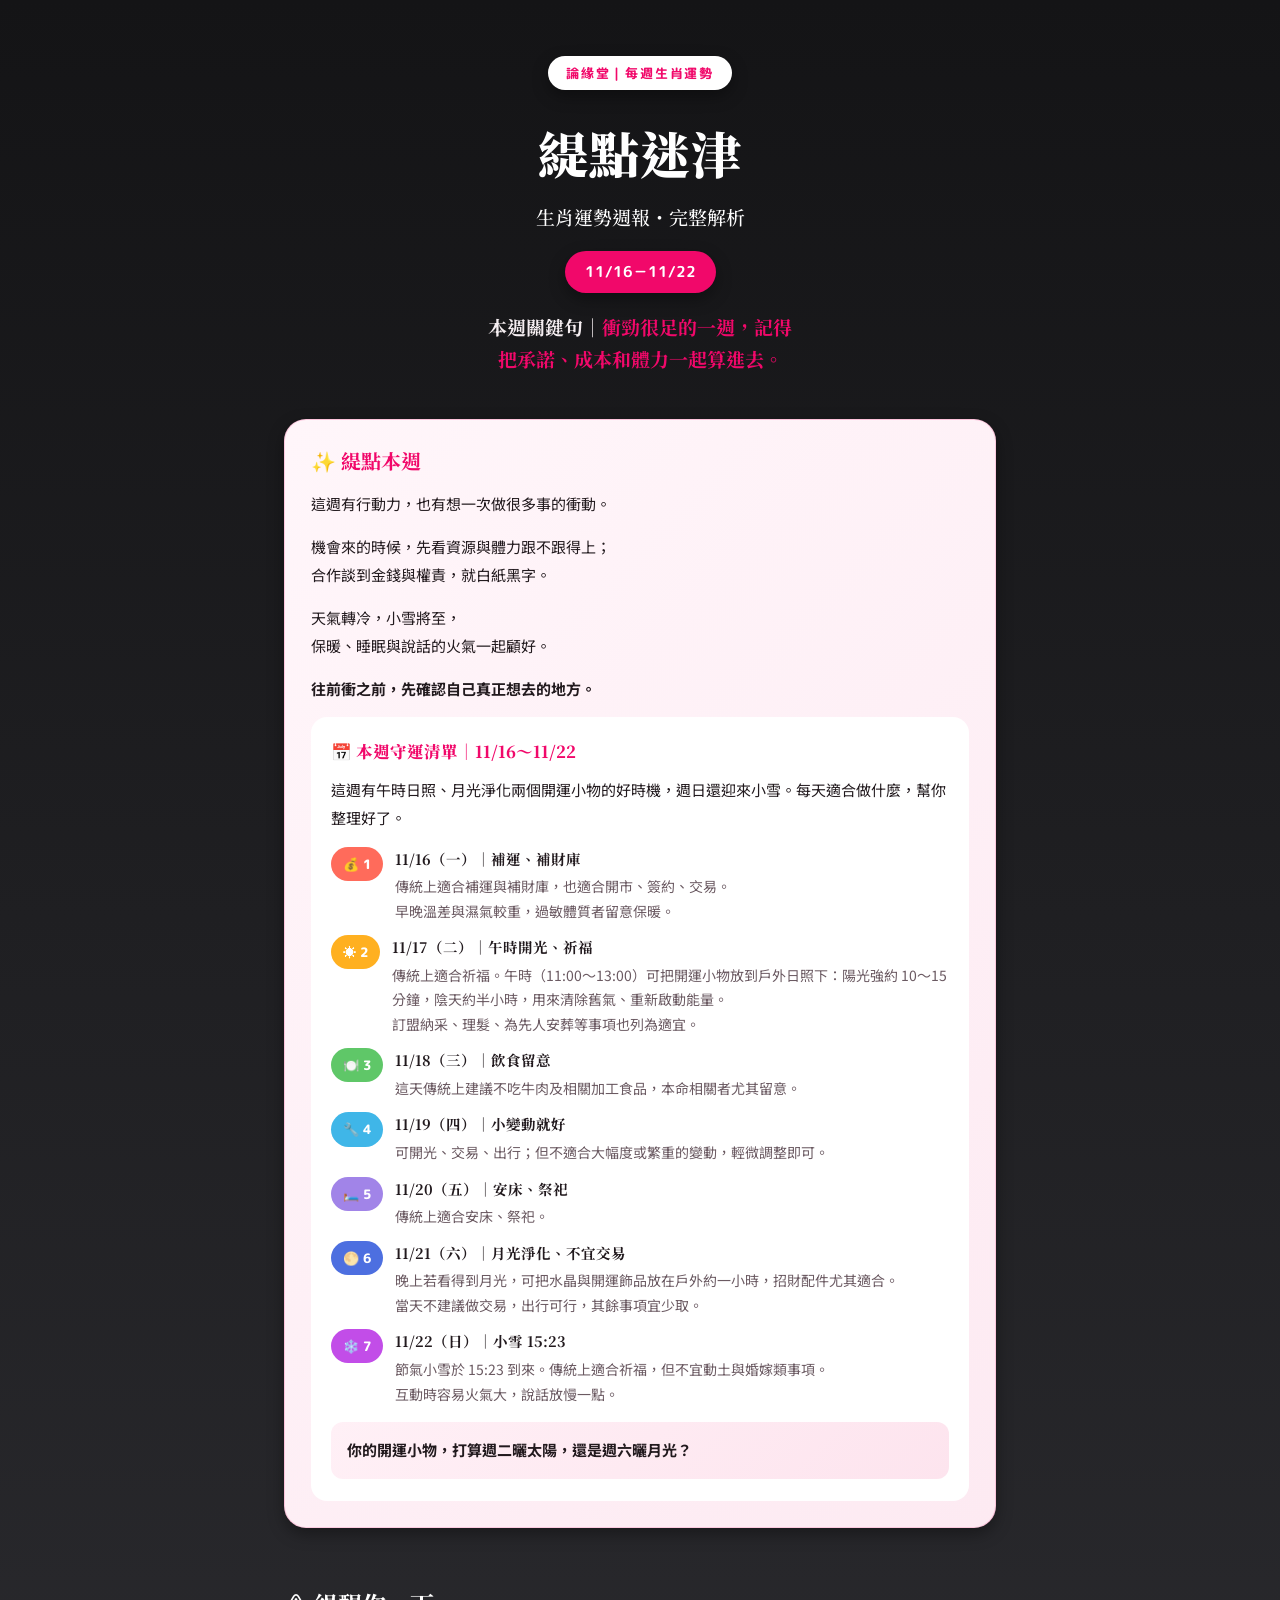
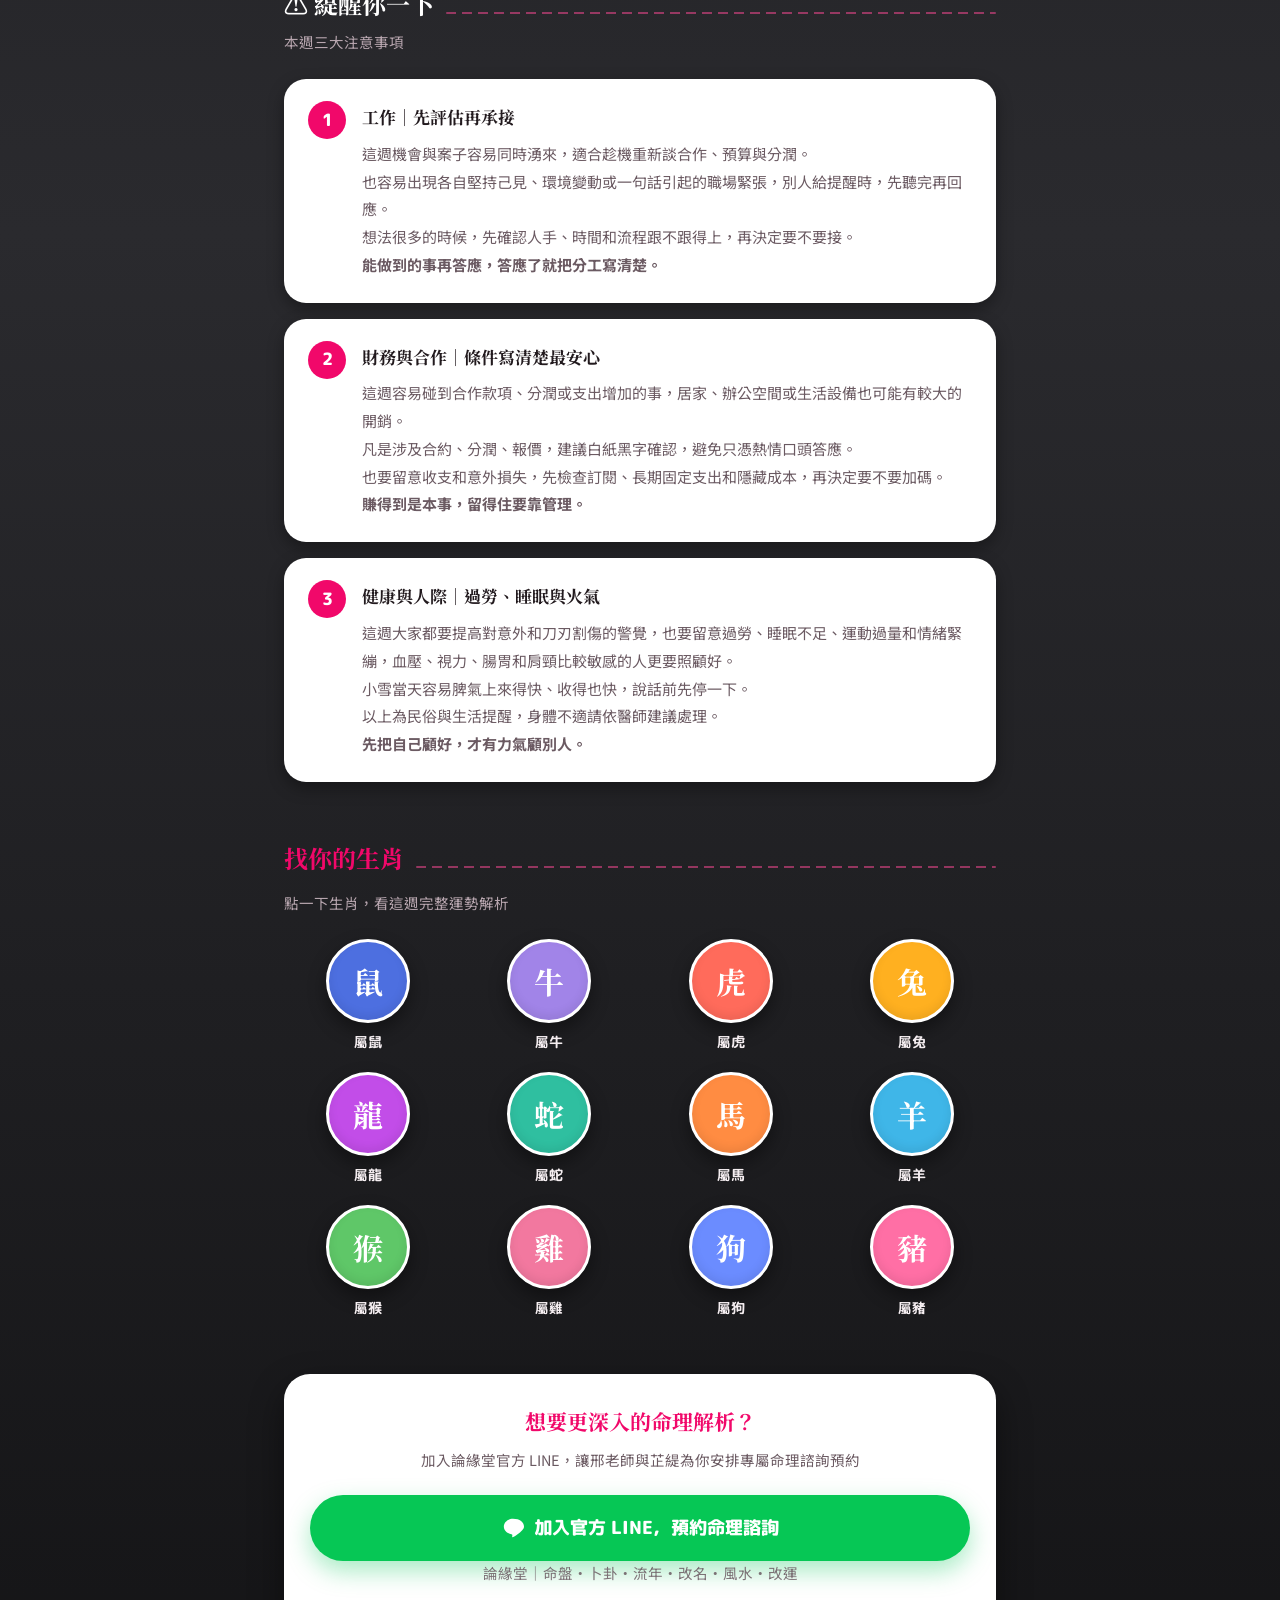
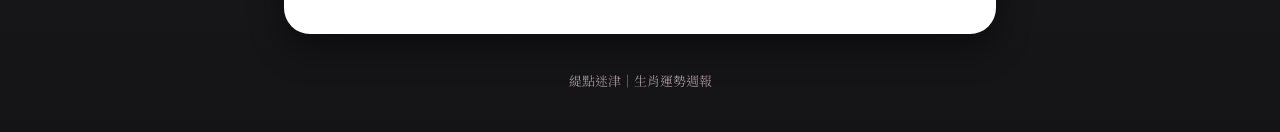
==== index.html @ 7ca6a6f0 "生肖運勢週報 11/16-11/22" ====
<!DOCTYPE html>
<html lang="zh-Hant"><head><meta charset="utf-8"><meta name="viewport" content="width=device-width,initial-scale=1">
<title>緹點生肖站</title>
<link rel="preconnect" href="https://fonts.googleapis.com">
<link rel="preconnect" href="https://fonts.gstatic.com" crossorigin>
<link href="https://fonts.googleapis.com/css2?family=Noto+Serif+TC:wght@500;700;900&family=Noto+Sans+TC:wght@400;500;700&family=M+PLUS+Rounded+1c:wght@500;700;800&display=swap" rel="stylesheet">
<style>
  :root{
    --bg-1:#141416;
    --bg-2:#2A2A2E;
    --surface:#FFFFFF;
    --ink:#221A1E;
    --ink-soft:#6B5A62;
    --ink-on-dark:#F5EEF1;
    --ink-on-dark-soft:#B9A7B0;
    --rose:#F2478F;
    --deep-rose:#F1086A;
    --line-green:#06C755;
    --line-green-dark:#049E44;
    --shadow: 0 14px 34px rgba(0,0,0,0.45);
    --shadow-sm: 0 6px 16px rgba(0,0,0,0.35);
    --font-display:'Noto Serif TC','PMingLiU','Songti TC',serif;
    --font-body:'Noto Sans TC','PingFang TC','Microsoft JhengHei',sans-serif;
    --font-rounded:'M PLUS Rounded 1c','Noto Sans TC',sans-serif;
  }

  *{box-sizing:border-box;}
  html{-webkit-text-size-adjust:100%;}
  body{
    margin:0;
    background:linear-gradient(180deg,var(--bg-1) 0%, var(--bg-2) 55%, var(--bg-1) 100%);
    color:var(--ink);
    font-family:var(--font-body);
    line-height:1.7;
    -webkit-font-smoothing:antialiased;
  }
  a{color:inherit;}
  ::selection{background:var(--deep-rose); color:#fff;}

  .page{
    max-width:760px;
    margin:0 auto;
    padding:56px 24px 40px;
  }

  .page,.backdrop{position:relative; z-index:1;}

  .hero{text-align:center; margin-bottom:44px;}
  .eyebrow{
    display:inline-block;
    font-family:var(--font-rounded);
    font-weight:700;
    font-size:13px;
    letter-spacing:0.14em;
    color:var(--deep-rose);
    background:#fff;
    padding:6px 18px;
    border-radius:999px;
    box-shadow:var(--shadow-sm);
    margin-bottom:20px;
  }
  h1.brand{
    font-family:var(--font-display);
    font-weight:900;
    font-size:clamp(34px,7vw,50px);
    color:#FFFFFF;
    margin:0 0 6px;
    text-wrap:balance;
    letter-spacing:0.02em;
  }
  .brand-sub{
    font-family:var(--font-display);
    font-weight:500;
    font-size:clamp(16px,3vw,19px);
    color:#FFFFFF;
    margin:0 0 18px;
  }
  .date-pill{
    display:inline-flex;
    align-items:center;
    gap:8px;
    font-family:var(--font-rounded);
    font-weight:700;
    font-size:15px;
    color:#fff;
    background:var(--deep-rose);
    padding:8px 20px;
    border-radius:999px;
    box-shadow:var(--shadow-sm);
  }
  .keyword{
    margin:18px auto 0;
    max-width:520px;
    font-family:var(--font-display);
    font-weight:700;
    font-size:19px;
    color:var(--ink-on-dark);
    text-wrap:balance;
  }
  .keyword span{color:var(--deep-rose);}

  .section-head{
    display:flex;
    align-items:baseline;
    gap:12px;
    margin:0 0 20px;
  }
  .section-head h2{
    font-family:var(--font-display);
    font-weight:700;
    font-size:24px;
    color:var(--deep-rose);
    margin:0;
    white-space:nowrap;
  }
  .section-head .rule{
    flex:1;
    height:2px;
    background:repeating-linear-gradient(90deg, var(--rose) 0 10px, transparent 10px 16px);
    opacity:0.55;
    border-radius:2px;
  }
  section{margin-bottom:56px;}

  
  .note-card{
    background:linear-gradient(135deg,#FFF6FA,#FDEAF2);
    border:1px solid rgba(242,71,143,0.25);
    border-radius:22px;
    padding:24px 26px 26px;
    box-shadow:var(--shadow-sm);
    margin-bottom:56px;
  }
  .note-card h2{
    font-family:var(--font-display);
    font-weight:700;
    font-size:20px;
    color:var(--deep-rose);
    margin:0 0 12px;
  }
  .note-card p{
    margin:0 0 14px;
    font-size:15px;
    color:var(--ink);
    line-height:1.9;
  }
  .note-card p:last-child{margin-bottom:0;}
  .note-event{
    background:#fff;
    border-radius:16px;
    padding:20px 20px 22px;
  }
  .note-event-title{
    font-family:var(--font-display);
    font-weight:800;
    font-size:16.5px;
    color:var(--deep-rose);
    margin:0 0 10px;
  }
  .note-event-intro{
    margin:0 0 16px;
    font-size:14.5px;
    color:var(--ink-soft);
    line-height:1.85;
  }
  .checklist{display:flex; flex-direction:column; gap:12px; margin-bottom:16px;}
  .checklist-item{display:flex; gap:12px; align-items:flex-start;}
  .checklist-badge{
    flex:none;
    display:inline-flex;
    align-items:center;
    gap:4px;
    font-family:var(--font-rounded);
    font-weight:800;
    font-size:13px;
    color:#fff;
    padding:6px 12px;
    border-radius:999px;
    white-space:nowrap;
  }
  .checklist-text{flex:1;}
  .checklist-title{
    font-family:var(--font-display);
    font-weight:700;
    font-size:14.5px;
    color:var(--ink);
    margin-bottom:3px;
  }
  .checklist-body{
    font-size:14px;
    color:var(--ink-soft);
    line-height:1.75;
  }
  .note-event-question{
    margin:0;
    background:linear-gradient(135deg,#FFF0F6,#FDE4EE);
    border-radius:12px;
    padding:14px 16px;
    font-size:14px;
    color:var(--deep-rose);
    font-weight:700;
    line-height:1.75;
  }


  .notice-list{display:flex; flex-direction:column; gap:16px;}
  .notice-card{
    background:var(--surface);
    border-radius:22px;
    padding:22px 24px 24px;
    box-shadow:var(--shadow-sm);
    display:flex;
    gap:16px;
  }
  .notice-num{
    flex:none;
    width:38px; height:38px;
    border-radius:50%;
    background:var(--deep-rose);
    color:#fff;
    font-family:var(--font-rounded);
    font-weight:800;
    font-size:17px;
    display:flex; align-items:center; justify-content:center;
  }
  .notice-body h3{
    margin:2px 0 8px;
    font-family:var(--font-display);
    font-weight:700;
    font-size:17px;
    color:var(--ink);
    text-wrap:balance;
  }
  .notice-body p{
    margin:0;
    font-size:15px;
    color:var(--ink-soft);
    line-height:1.85;
  }

  .zodiac-sub{
    margin:-8px 0 24px;
    font-size:14.5px;
    color:var(--ink-on-dark-soft);
  }
  .zodiac-grid{
    display:grid;
    grid-template-columns:repeat(4, 1fr);
    gap:20px 14px;
  }
  @media (max-width:480px){
    .zodiac-grid{grid-template-columns:repeat(3,1fr); gap:18px 10px;}
  }
  .zodiac-btn{
    background:none;
    border:none;
    padding:0;
    display:flex;
    flex-direction:column;
    align-items:center;
    gap:8px;
    cursor:pointer;
    font-family:var(--font-body);
    -webkit-tap-highlight-color:transparent;
  }
  .zc-circle{
    width:100%;
    aspect-ratio:1;
    max-width:84px;
    border-radius:50%;
    background:var(--zc, var(--rose));
    color:#fff;
    display:flex; align-items:center; justify-content:center;
    font-family:var(--font-display);
    font-weight:700;
    font-size:30px;
    box-shadow:0 8px 18px rgba(0,0,0,0.4), inset 0 -4px 10px rgba(0,0,0,0.08);
    border:3px solid #fff;
    transition:transform 0.16s ease, box-shadow 0.16s ease;
  }
  .zc-label{
    font-family:var(--font-rounded);
    font-weight:700;
    font-size:13.5px;
    color:var(--ink-on-dark);
  }
  .zodiac-btn:hover .zc-circle,
  .zodiac-btn:focus-visible .zc-circle{
    transform:translateY(-4px) scale(1.05);
    box-shadow:0 12px 22px rgba(0,0,0,0.5), inset 0 -4px 10px rgba(0,0,0,0.08);
  }
  .zodiac-btn:focus-visible{outline:3px solid var(--deep-rose); outline-offset:4px; border-radius:20px;}

  .backdrop{
    position:fixed; inset:0;
    background:rgba(0,0,0,0.6);
    display:none;
    align-items:flex-end;
    justify-content:center;
    z-index:20;
    padding:0;
  }
  .backdrop.open{display:flex;}
  @media (min-width:640px){
    .backdrop{align-items:center; padding:24px;}
  }
  .modal{
    background:var(--surface);
    width:100%;
    max-width:640px;
    max-height:88vh;
    overflow-y:auto;
    border-radius:28px 28px 0 0;
    box-shadow:0 -10px 40px rgba(0,0,0,0.5);
    animation:sheet-up 0.24s ease;
  }
  @media (min-width:640px){
    .modal{border-radius:28px; animation:pop-in 0.2s ease;}
  }
  @keyframes sheet-up{from{transform:translateY(24px); opacity:0;} to{transform:translateY(0); opacity:1;}}
  @keyframes pop-in{from{transform:scale(0.96); opacity:0;} to{transform:scale(1); opacity:1;}}
  @media (prefers-reduced-motion:reduce){
    .modal{animation:none;}
  }
  .modal-head{
    display:flex;
    align-items:center;
    gap:16px;
    padding:26px 26px 20px;
    background:var(--zc, var(--deep-rose));
    color:#fff;
    border-radius:28px 28px 0 0;
    position:sticky; top:0;
  }
  .modal-emoji{font-size:40px; line-height:1;}
  .modal-title{font-family:var(--font-display); font-weight:900; font-size:22px;}
  .modal-tagline{font-family:var(--font-display); font-weight:500; font-size:15px; opacity:0.92; margin-top:2px;}
  .modal-close{
    margin-left:auto;
    flex:none;
    width:34px; height:34px;
    border-radius:50%;
    border:none;
    background:rgba(255,255,255,0.22);
    color:#fff;
    font-size:18px;
    cursor:pointer;
    display:flex; align-items:center; justify-content:center;
  }
  .modal-close:hover{background:rgba(255,255,255,0.34);}
  .modal-body{margin:0; padding:22px 26px 30px;}
  .modal-body .row{margin-bottom:20px;}
  .modal-body .row:last-child{margin-bottom:0;}
  .modal-body dt{
    display:inline-block;
    font-family:var(--font-rounded);
    font-weight:800;
    font-size:14px;
    color:#fff;
    background:var(--zc, var(--deep-rose));
    padding:4px 14px;
    border-radius:999px;
    margin:0 0 8px;
  }
  .modal-body dd{
    margin:0;
    font-size:15px;
    line-height:1.9;
    color:var(--ink);
  }

  .cta-section{margin-top:8px; margin-bottom:0;}
  .cta-card{
    background:var(--surface);
    border-radius:26px;
    padding:30px 26px 26px;
    text-align:center;
    box-shadow:var(--shadow);
  }
  .cta-card h2{
    font-family:var(--font-display);
    font-weight:700;
    font-size:21px;
    color:var(--deep-rose);
    margin:0 0 8px;
    text-wrap:balance;
  }
  .cta-card p{
    margin:0 0 22px;
    font-size:14.5px;
    color:var(--ink-soft);
  }
  .line-btn{
    display:flex;
    align-items:center;
    justify-content:center;
    gap:10px;
    width:100%;
    text-decoration:none;
    background:var(--line-green);
    color:#fff;
    font-family:var(--font-rounded);
    font-weight:800;
    font-size:18px;
    padding:18px 20px;
    border-radius:999px;
    box-shadow:0 10px 24px rgba(6,199,85,0.35);
    transition:transform 0.15s ease, background 0.15s ease;
  }
  .line-btn:hover{background:var(--line-green-dark); transform:translateY(-2px);}
  .line-btn:focus-visible{outline:3px solid var(--line-green-dark); outline-offset:3px;}
  .line-btn svg{flex:none;}
  .cta-foot{
    margin-top:14px;
    font-size:12.5px;
    color:var(--ink-soft);
    opacity:0.85;
  }

  footer.brand-foot{
    text-align:center;
    margin-top:36px;
    font-family:var(--font-display);
    font-size:13px;
    color:var(--ink-on-dark-soft);
    opacity:0.85;
  }
</style>

<div class="page">

  <header class="hero">
    <span class="eyebrow">論緣堂｜每週生肖運勢</span>
    <h1 class="brand" style="color:#fff;">緹點迷津</h1>
    <p class="brand-sub" style="color:#fff;">生肖運勢週報・完整解析</p>
    <div class="date-pill">11/16－11/22</div>
    <p class="keyword">本週關鍵句｜<span>衝勁很足的一週，記得把承諾、成本和體力一起算進去。</span></p>
  </header>

  <div class="note-card">
    <h2>✨ 緹點本週</h2>
    <p>這週有行動力，也有想一次做很多事的衝動。</p><p>機會來的時候，先看資源與體力跟不跟得上；<br>合作談到金錢與權責，就白紙黑字。</p><p>天氣轉冷，小雪將至，<br>保暖、睡眠與說話的火氣一起顧好。</p><p><strong>往前衝之前，先確認自己真正想去的地方。</strong></p>
    <div class="note-event">
      <h3 class="note-event-title">📅 本週守運清單｜11/16～11/22</h3>
      <p class="note-event-intro">這週有午時日照、月光淨化兩個開運小物的好時機，週日還迎來小雪。每天適合做什麼，幫你整理好了。</p>
      <div class="checklist"><div class="checklist-item">
          <span class="checklist-badge" style="background:#FF6B5B">💰 1</span>
          <div class="checklist-text">
            <div class="checklist-title">11/16（一）｜補運、補財庫</div>
            <div class="checklist-body">傳統上適合補運與補財庫，也適合開市、簽約、交易。<br>早晚溫差與濕氣較重，過敏體質者留意保暖。</div>
          </div>
        </div><div class="checklist-item">
          <span class="checklist-badge" style="background:#FFB020">☀️ 2</span>
          <div class="checklist-text">
            <div class="checklist-title">11/17（二）｜午時開光、祈福</div>
            <div class="checklist-body">傳統上適合祈福。午時（11:00～13:00）可把開運小物放到戶外日照下：陽光強約 10～15 分鐘，陰天約半小時，用來清除舊氣、重新啟動能量。<br>訂盟納采、理髮、為先人安葬等事項也列為適宜。</div>
          </div>
        </div><div class="checklist-item">
          <span class="checklist-badge" style="background:#5FC768">🍽️ 3</span>
          <div class="checklist-text">
            <div class="checklist-title">11/18（三）｜飲食留意</div>
            <div class="checklist-body">這天傳統上建議不吃牛肉及相關加工食品，本命相關者尤其留意。</div>
          </div>
        </div><div class="checklist-item">
          <span class="checklist-badge" style="background:#3FB6E8">🔧 4</span>
          <div class="checklist-text">
            <div class="checklist-title">11/19（四）｜小變動就好</div>
            <div class="checklist-body">可開光、交易、出行；但不適合大幅度或繁重的變動，輕微調整即可。</div>
          </div>
        </div><div class="checklist-item">
          <span class="checklist-badge" style="background:#A184E8">🛏️ 5</span>
          <div class="checklist-text">
            <div class="checklist-title">11/20（五）｜安床、祭祀</div>
            <div class="checklist-body">傳統上適合安床、祭祀。</div>
          </div>
        </div><div class="checklist-item">
          <span class="checklist-badge" style="background:#4D6FE0">🌕 6</span>
          <div class="checklist-text">
            <div class="checklist-title">11/21（六）｜月光淨化、不宜交易</div>
            <div class="checklist-body">晚上若看得到月光，可把水晶與開運飾品放在戶外約一小時，招財配件尤其適合。<br>當天不建議做交易，出行可行，其餘事項宜少取。</div>
          </div>
        </div><div class="checklist-item">
          <span class="checklist-badge" style="background:#C24DE8">❄️ 7</span>
          <div class="checklist-text">
            <div class="checklist-title">11/22（日）｜小雪 15:23</div>
            <div class="checklist-body">節氣小雪於 15:23 到來。傳統上適合祈福，但不宜動土與婚嫁類事項。<br>互動時容易火氣大，說話放慢一點。</div>
          </div>
        </div></div>
      <p class="note-event-question">你的開運小物，打算週二曬太陽，還是週六曬月光？</p>
    </div>
  </div>

  <section aria-labelledby="notice-h">
    <div class="section-head">
      <h2 id="notice-h" style="color:#fff;">⚠️ 緹醒你一下</h2>
      <div class="rule"></div>
    </div>
    <p class="zodiac-sub" style="margin-top:-14px;">本週三大注意事項</p>
    <div class="notice-list">
      <div class="notice-card">
        <div class="notice-num">1</div>
        <div class="notice-body"><h3>工作｜先評估再承接</h3><p>這週機會與案子容易同時湧來，適合趁機重新談合作、預算與分潤。<br>也容易出現各自堅持己見、環境變動或一句話引起的職場緊張，別人給提醒時，先聽完再回應。<br>想法很多的時候，先確認人手、時間和流程跟不跟得上，再決定要不要接。<br><strong>能做到的事再答應，答應了就把分工寫清楚。</strong></p></div>
      </div><div class="notice-card">
        <div class="notice-num">2</div>
        <div class="notice-body"><h3>財務與合作｜條件寫清楚最安心</h3><p>這週容易碰到合作款項、分潤或支出增加的事，居家、辦公空間或生活設備也可能有較大的開銷。<br>凡是涉及合約、分潤、報價，建議白紙黑字確認，避免只憑熱情口頭答應。<br>也要留意收支和意外損失，先檢查訂閱、長期固定支出和隱藏成本，再決定要不要加碼。<br><strong>賺得到是本事，留得住要靠管理。</strong></p></div>
      </div><div class="notice-card">
        <div class="notice-num">3</div>
        <div class="notice-body"><h3>健康與人際｜過勞、睡眠與火氣</h3><p>這週大家都要提高對意外和刀刃割傷的警覺，也要留意過勞、睡眠不足、運動過量和情緒緊繃，血壓、視力、腸胃和肩頸比較敏感的人更要照顧好。<br>小雪當天容易脾氣上來得快、收得也快，說話前先停一下。<br>以上為民俗與生活提醒，身體不適請依醫師建議處理。<br><strong>先把自己顧好，才有力氣顧別人。</strong></p></div>
      </div>
    </div>
  </section>

  <section aria-labelledby="zodiac-h">
    <div class="section-head">
      <h2 id="zodiac-h">找你的生肖</h2>
      <div class="rule"></div>
    </div>
    <p class="zodiac-sub">點一下生肖，看這週完整運勢解析</p>
    <div class="zodiac-grid" id="zodiacGrid">
      <button class="zodiac-btn" data-target="rat" style="--zc:#4D6FE0"><span class="zc-circle">鼠</span><span class="zc-label">屬鼠</span></button><button class="zodiac-btn" data-target="ox" style="--zc:#A184E8"><span class="zc-circle">牛</span><span class="zc-label">屬牛</span></button><button class="zodiac-btn" data-target="tiger" style="--zc:#FF6B5B"><span class="zc-circle">虎</span><span class="zc-label">屬虎</span></button><button class="zodiac-btn" data-target="rabbit" style="--zc:#FFB020"><span class="zc-circle">兔</span><span class="zc-label">屬兔</span></button><button class="zodiac-btn" data-target="dragon" style="--zc:#C24DE8"><span class="zc-circle">龍</span><span class="zc-label">屬龍</span></button><button class="zodiac-btn" data-target="snake" style="--zc:#2FBFA0"><span class="zc-circle">蛇</span><span class="zc-label">屬蛇</span></button><button class="zodiac-btn" data-target="horse" style="--zc:#FF8C42"><span class="zc-circle">馬</span><span class="zc-label">屬馬</span></button><button class="zodiac-btn" data-target="goat" style="--zc:#3FB6E8"><span class="zc-circle">羊</span><span class="zc-label">屬羊</span></button><button class="zodiac-btn" data-target="monkey" style="--zc:#5FC768"><span class="zc-circle">猴</span><span class="zc-label">屬猴</span></button><button class="zodiac-btn" data-target="rooster" style="--zc:#F2789F"><span class="zc-circle">雞</span><span class="zc-label">屬雞</span></button><button class="zodiac-btn" data-target="dog" style="--zc:#6B8CFF"><span class="zc-circle">狗</span><span class="zc-label">屬狗</span></button><button class="zodiac-btn" data-target="pig" style="--zc:#FF6FA5"><span class="zc-circle">豬</span><span class="zc-label">屬豬</span></button>
    </div>
  </section>

  <section class="cta-section" aria-labelledby="cta-h">
    <div class="cta-card">
      <h2 id="cta-h">想要更深入的命理解析？</h2>
      <p>加入論緣堂官方 LINE，讓邢老師與芷緹為你安排專屬命理諮詢預約</p>
      <a class="line-btn" href="https://lin.ee/y6Pv4v8" target="_blank" rel="noopener">
        <svg width="22" height="22" viewBox="0 0 24 24" fill="none" xmlns="http://www.w3.org/2000/svg" aria-hidden="true">
          <path d="M12 2C6.477 2 2 5.79 2 10.44c0 4.17 3.548 7.66 8.34 8.313.325.07.767.216.879.497.101.253.066.65.033.907l-.142 1.07c-.043.317-.253 1.242 1.09.677 1.343-.564 7.22-4.31 9.850-7.38C23.79 12.65 24 11.6 24 10.44 24 5.79 19.523 2 12 2z" fill="#fff"/>
        </svg>
        加入官方 LINE，預約命理諮詢
      </a>
      <p class="cta-foot">論緣堂｜命盤・卜卦・流年・改名・風水・改運</p>
    </div>
  </section>

  <footer class="brand-foot">緹點迷津｜生肖運勢週報</footer>

</div>

<div class="backdrop" id="backdrop">
  <div class="modal" id="modal" role="dialog" aria-modal="true" aria-labelledby="modalTitle"></div>
</div>


<template id="tpl-rat">
  <div class="modal-head" style="--zc:#4D6FE0">
    <span class="modal-emoji">🐭</span>
    <div><div class="modal-title" id="modalTitle">屬鼠</div><div class="modal-tagline">合作有機會，目標先落地</div></div>
    <button class="modal-close" data-close aria-label="關閉">✕</button>
  </div>
  <dl class="modal-body">
    <div class="row"><dt>感情運勢</dt><dd>異性緣不錯，但好壞交雜，要靠判斷力分辨。有伴侶的人適合一起推動計畫，記得尊重彼此的節奏。</dd></div><div class="row"><dt>工作運勢</dt><dd>遇到突發狀況雖會拖慢進度，冷靜下來後能快速處理並交出好成績。合作與一對一的工作會帶來新機會，但權責與公開形象要先釐清；理想想得很大時，也要先確認團隊與制度跟得上。</dd></div><div class="row"><dt>財運提醒</dt><dd>收支大致平衡。合作有擴大收益的機會，收入與合約分潤要仔細確認，白紙黑字才有保障。</dd></div><div class="row"><dt>健康狀況</dt><dd>維持精神飽滿即可，留意人際壓力與情緒消耗。</dd></div><div class="row"><dt>好運方法</dt><dd>做好情緒管理，待人處事展現樂觀態度。週一、週二多留心節奏。<br><strong>跑得快不難，兩個人願意一起調整速度才走得遠。</strong></dd></div>
  </dl>
</template>
<template id="tpl-ox">
  <div class="modal-head" style="--zc:#A184E8">
    <span class="modal-emoji">🐮</span>
    <div><div class="modal-title" id="modalTitle">屬牛</div><div class="modal-tagline">資源重整，穩住節奏</div></div>
    <button class="modal-close" data-close aria-label="關閉">✕</button>
  </div>
  <dl class="modal-body">
    <div class="row"><dt>感情運勢</dt><dd>男女感情大致維持穩定。親密關係中的信任與金錢分配這週容易被放大，別忽略問題，也別把控制當成給對方的安全感。</dd></div><div class="row"><dt>工作運勢</dt><dd>工作運勢強，雖然容易遇到意外而延遲進度，靠踏實與專業能快速處理。這週適合重新協商資源分配、預算與分潤。</dd></div><div class="row"><dt>財運提醒</dt><dd>收支平衡。若遇到較大規模的資金或合作案，風險也跟著變高，重大決定先評估清楚。</dd></div><div class="row"><dt>健康狀況</dt><dd>維持元氣即可，留意工作壓力與長期疲勞。</dd></div><div class="row"><dt>好運方法</dt><dd>展現合群與幽默，合作時把權責與風險寫清楚。週二、週三多留心。<br><strong>好的合作，是權責清楚、風險看得見，不是資源越多越好。</strong></dd></div>
  </dl>
</template>
<template id="tpl-tiger">
  <div class="modal-head" style="--zc:#FF6B5B">
    <span class="modal-emoji">🐯</span>
    <div><div class="modal-title" id="modalTitle">屬虎</div><div class="modal-tagline">遠一點的目標，慢慢走</div></div>
    <button class="modal-close" data-close aria-label="關閉">✕</button>
  </div>
  <dl class="modal-body">
    <div class="row"><dt>感情運勢</dt><dd>男生較偏好自由、感情熱度可能下降；女生異性緣不錯，有意願的話有機會提高脫單機率。11/22 前後想談未來規劃時可以說出來，但別要求對方立刻回應或跟上你的節奏。</dd></div><div class="row"><dt>工作運勢</dt><dd>活力足但容易粗心，所幸有長輩與主管支持，能逆轉局勢。教學、研究、出版、跨國合作與進修都有推進空間，可多參加研習與講座。</dd></div><div class="row"><dt>財運提醒</dt><dd>學習、旅行、事業擴張的支出可能增加，先做好實際評估。</dd></div><div class="row"><dt>健康狀況</dt><dd>留意遠行與過度工作累積的疲勞。</dd></div><div class="row"><dt>好運方法</dt><dd>保持幽默、寬容，把夢想拆成自己承擔得起的步驟。<br><strong>夢想可以很大，每一步走在自己承受得住的路上。</strong></dd></div>
  </dl>
</template>
<template id="tpl-rabbit">
  <div class="modal-head" style="--zc:#FFB020">
    <span class="modal-emoji">🐰</span>
    <div><div class="modal-title" id="modalTitle">屬兔</div><div class="modal-tagline">公開舞台，運勢上揚</div></div>
    <button class="modal-close" data-close aria-label="關閉">✕</button>
  </div>
  <dl class="modal-body">
    <div class="row"><dt>感情運勢</dt><dd>異性緣旺，男女都有機會，提高脫單機率。伴侶間要避免把職場壓力帶回關係裡；對方的節奏也要尊重，別把期待強度加在對方身上。</dd></div><div class="row"><dt>工作運勢</dt><dd>踏實、耐心、細心，工作效率提升，遇到阻礙也能有條理處理。企圖心、公開形象與領導機會都被放大，適合爭取重要專案；週中可能因立場或權責產生摩擦，說話留餘地。</dd></div><div class="row"><dt>財運提醒</dt><dd>靈感敏銳，金融市場可能有不錯報酬；長期收入機會出現時也別過度樂觀。</dd></div><div class="row"><dt>健康狀況</dt><dd>留意高壓工作、睡眠與情緒緊繃。週四多留心。</dd></div><div class="row"><dt>好運方法</dt><dd>人緣好又有幽默感，把力氣放在值得打的仗上。<br><strong>實力不在每場都贏，在於知道哪些值得打。</strong></dd></div>
  </dl>
</template>
<template id="tpl-dragon">
  <div class="modal-head" style="--zc:#C24DE8">
    <span class="modal-emoji">🐲</span>
    <div><div class="modal-title" id="modalTitle">屬龍</div><div class="modal-tagline">人脈帶來新機會</div></div>
    <button class="modal-close" data-close aria-label="關閉">✕</button>
  </div>
  <dl class="modal-body">
    <div class="row"><dt>感情運勢</dt><dd>男生維持穩定；女生要注意用詞，太尖銳容易引起風波。單身者可透過朋友或共同活動認識新對象，主動一點更有機會。</dd></div><div class="row"><dt>工作運勢</dt><dd>行動力足，但粗心可能讓工作停滯；靠上進心與專業能創造意外佳績。團隊合作與人脈可能帶來新發展。</dd></div><div class="row"><dt>財運提醒</dt><dd>有天降之喜，越積極往外發展越容易有收穫；團隊合作的資源、收入與分潤要再確認。</dd></div><div class="row"><dt>健康狀況</dt><dd>維持精神即可，避免社交過多累積疲勞。週五多留心。</dd></div><div class="row"><dt>好運方法</dt><dd>做好情緒管理，應對進退有禮有節。<br><strong>好人脈是幫你找到適合的事，不必每件都接下來。</strong></dd></div>
  </dl>
</template>
<template id="tpl-snake">
  <div class="modal-head" style="--zc:#2FBFA0">
    <span class="modal-emoji">🐍</span>
    <div><div class="modal-title" id="modalTitle">屬蛇</div><div class="modal-tagline">工作放慢一點，感情反而有溫度</div></div>
    <button class="modal-close" data-close aria-label="關閉">✕</button>
  </div>
  <dl class="modal-body">
    <div class="row"><dt>感情運勢</dt><dd>這週感情是你比較亮的一塊。女生異性緣不錯，有意願就有機會脫單；男生則要放寬心，有情緒就說開，別和伴侶冷戰。心裡的感受慢慢談，不必急著逼出答案。</dd></div><div class="row"><dt>工作運勢</dt><dd>工作上的整體運勢偏低，想法雖然獨特，卻容易太相信自己的判斷，把別人的提醒當耳邊風，成效就跟著打折。這週適合做研究、策劃和幕後準備，手上還沒公開的案子和檔案，值得再檢查一次。</dd></div><div class="row"><dt>財運提醒</dt><dd>收支大致打平，不過要留意意外的開銷。適合檢查隱藏成本、訂閱服務和長期固定支出。</dd></div><div class="row"><dt>健康狀況</dt><dd>留意血壓、視力和睡眠壓力，用刀、處理尖銳物品時也多小心。</dd></div><div class="row"><dt>好運方法</dt><dd>放軟身段，接受長輩和貴人的建議。週二避開氣氛不好的場合，週六、週日不要安排重要的事，週六更要多留心。<br><strong>工作上先慢一點，把看不到的問題處理好；感情上把心意說出口。</strong></dd></div>
  </dl>
</template>
<template id="tpl-horse">
  <div class="modal-head" style="--zc:#FF8C42">
    <span class="modal-emoji">🐴</span>
    <div><div class="modal-title" id="modalTitle">屬馬</div><div class="modal-tagline">熱度升高，別急著承諾</div></div>
    <button class="modal-close" data-close aria-label="關閉">✕</button>
  </div>
  <dl class="modal-body">
    <div class="row"><dt>感情運勢</dt><dd>男女異性緣都旺，好壞交雜要用判斷力分辨。這週較有意願主動追求，有伴侶適合安排約會與共同活動；心動不等於承諾，別一時投入過度。</dd></div><div class="row"><dt>工作運勢</dt><dd>環境變化大時容易措手不及，靠貴人與長官支持迎頭趕上。企圖心與領導意願強，適合爭取自己的舞台，但團隊資源分配要小心。</dd></div><div class="row"><dt>財運提醒</dt><dd>收支平衡。專業與品牌可能帶來機會，別因為自信忽略合約細節。</dd></div><div class="row"><dt>健康狀況</dt><dd>留意過勞與運動傷害，休息要夠。週日多留心。</dd></div><div class="row"><dt>好運方法</dt><dd>保持開朗、平易近人。<br><strong>領導力不是只帶頭衝，是讓團隊跟得上。</strong></dd></div>
  </dl>
</template>
<template id="tpl-goat">
  <div class="modal-head" style="--zc:#3FB6E8">
    <span class="modal-emoji">🐑</span>
    <div><div class="modal-title" id="modalTitle">屬羊</div><div class="modal-tagline">收入有機會，先算清楚成本</div></div>
    <button class="modal-close" data-close aria-label="關閉">✕</button>
  </div>
  <dl class="modal-body">
    <div class="row"><dt>感情運勢</dt><dd>男生異性緣不錯，積極主動有機會脫單；女生偏好自由，感情可能漸行漸遠。感情、金錢、時間安排上容易有衝突，時間太緊就讓步調放慢，別變成壓力。</dd></div><div class="row"><dt>工作運勢</dt><dd>心態樂觀活力足，但環境變化快、問題多，容易疲於奔命，績效不如預期。收入、業績、報價與專業價值是焦點，適合爭取合理報酬。</dd></div><div class="row"><dt>財運提醒</dt><dd>有擴大收入的機會，但容易高估短期收益，把成本與資金需求攤開看清楚。</dd></div><div class="row"><dt>健康狀況</dt><dd>容易失眠，要留意意外與刀刃傷害，也要注意工作量、飲食與壓力。</dd></div><div class="row"><dt>好運方法</dt><dd>保持樂觀與平易近人。週四避開氛圍不佳之處，週六小心意外，週日也多留心。<br><strong>賺得多是能力，留得下來才是管理。</strong></dd></div>
  </dl>
</template>
<template id="tpl-monkey">
  <div class="modal-head" style="--zc:#5FC768">
    <span class="modal-emoji">🐵</span>
    <div><div class="modal-title" id="modalTitle">屬猴</div><div class="modal-tagline">有上台的機會，話和錢都要算清楚</div></div>
    <button class="modal-close" data-close aria-label="關閉">✕</button>
  </div>
  <dl class="modal-body">
    <div class="row"><dt>感情運勢</dt><dd>這週適合主動邀約，但話別說得太滿。男生要特別注意跟伴侶說話的用詞，太衝、不留餘地的話容易引發風波；女生感情大致平順。</dd></div><div class="row"><dt>工作運勢</dt><dd>這週有表現的舞台，創作、簡報、教學和社群經營都推得動，適合推出新作品。只是環境變化大，一句說重的話就可能讓職場氣氛變緊張，努力的成果也未必馬上被看見。成果照實呈現，不要過度包裝，說話留點餘地，舞台才站得住。</dd></div><div class="row"><dt>財運提醒</dt><dd>行銷、交通和學習的支出可能增加，也要留意意外造成的財物損失。花錢前先算清楚能不能回本。</dd></div><div class="row"><dt>健康狀況</dt><dd>容易便祕，留意肩頸、神經緊繃和交通安全，用刀、處理尖銳物品時也要小心。</dd></div><div class="row"><dt>好運方法</dt><dd>管理好情緒，從容有禮，讓對方聽懂比講得大聲更重要。週二多留心，週五避開氣氛不好的場合，週日小心意外。<br><strong>機會已經在眼前，能不能接住，就看說話的分寸和花錢的節制。</strong></dd></div>
  </dl>
</template>
<template id="tpl-rooster">
  <div class="modal-head" style="--zc:#F2789F">
    <span class="modal-emoji">🐔</span>
    <div><div class="modal-title" id="modalTitle">屬雞</div><div class="modal-tagline">家與事業一起顧</div></div>
    <button class="modal-close" data-close aria-label="關閉">✕</button>
  </div>
  <dl class="modal-body">
    <div class="row"><dt>感情運勢</dt><dd>男生異性緣旺但爛桃花偏多，需謹慎，否則容易受傷；女生人緣好，有意願就有機會脫單。家庭安排、生活習慣與責任分工容易起摩擦，語氣放柔。</dd></div><div class="row"><dt>工作運勢</dt><dd>積極接受挑戰，靠專業與領導力超越障礙。辦公空間、居住環境、家庭與事業的內部管理，都值得同步投入心力。</dd></div><div class="row"><dt>財運提醒</dt><dd>收支平衡。房屋、家庭與生活設備可能有較大開銷，避免臨時擴大預算。</dd></div><div class="row"><dt>健康狀況</dt><dd>留意睡眠、壓力與生活節奏。週一、週四多留心。</dd></div><div class="row"><dt>好運方法</dt><dd>提振自信，有禮有節，責任找人一起分擔。<br><strong>安全感不需要什麼都自己扛，有人一起分擔更踏實。</strong></dd></div>
  </dl>
</template>
<template id="tpl-dog">
  <div class="modal-head" style="--zc:#6B8CFF">
    <span class="modal-emoji">🐶</span>
    <div><div class="modal-title" id="modalTitle">屬狗</div><div class="modal-tagline">選對舞台，家也要顧</div></div>
    <button class="modal-close" data-close aria-label="關閉">✕</button>
  </div>
  <dl class="modal-body">
    <div class="row"><dt>感情運勢</dt><dd>男生異性緣好，積極主動有機會脫單；女生偏好自在，感情可能逐漸淡出。</dd></div><div class="row"><dt>工作運勢</dt><dd>獨特想法有時缺乏溝通技巧，造成緊張；即使有貴人支持，成績維持及格。能見度、行動力與領導企圖心同步上升，適合競爭、創業、品牌推廣與重要提案，但家庭與私人責任會限制擴張速度。</dd></div><div class="row"><dt>財運提醒</dt><dd>進出均衡。</dd></div><div class="row"><dt>健康狀況</dt><dd>維持精神即可。</dd></div><div class="row"><dt>好運方法</dt><dd>提振自信，多參與團體活動，合群、應對得宜；不用接下每一個機會。<br><strong>選對舞台，站穩位置，就能閃耀。</strong></dd></div>
  </dl>
</template>
<template id="tpl-pig">
  <div class="modal-head" style="--zc:#FF6FA5">
    <span class="modal-emoji">🐷</span>
    <div><div class="modal-title" id="modalTitle">屬豬</div><div class="modal-tagline">效率登頂，勞逸要平衡</div></div>
    <button class="modal-close" data-close aria-label="關閉">✕</button>
  </div>
  <dl class="modal-body">
    <div class="row"><dt>感情運勢</dt><dd>男生別與伴侶冷戰、疏於溝通；女生異性緣旺，有意願就有機會脫單。忙碌時別把疲憊當成感情變淡。</dd></div><div class="row"><dt>工作運勢</dt><dd>心態積極，如魚得水，成果亮眼。進修、教學、國際交流與跨域發展都有新動能，也適合改善流程提高效率；工作量與體力跟不上理想時要留意，努力的方向放在近一點的地方。</dd></div><div class="row"><dt>財運提醒</dt><dd>主動拓展業務就更有收益；工作成果可能帶來收入，也可能增加人力、設備或時間成本。</dd></div><div class="row"><dt>健康狀況</dt><dd>留意過勞、睡眠與運動負荷。週五多留心。</dd></div><div class="row"><dt>好運方法</dt><dd>提振自信，活潑行動、說話風趣，勞逸結合。<br><strong>真正的效率，是讓努力換到值得的成果。</strong></dd></div>
  </dl>
</template>

<script>
(function(){
  var backdrop = document.getElementById('backdrop');
  var modal = document.getElementById('modal');
  var lastFocused = null;

  function openModal(key){
    var tpl = document.getElementById('tpl-' + key);
    if(!tpl) return;
    modal.innerHTML = '';
    modal.appendChild(tpl.content.cloneNode(true));
    backdrop.classList.add('open');
    document.body.style.overflow = 'hidden';
    lastFocused = document.activeElement;
    var closeBtn = modal.querySelector('[data-close]');
    if(closeBtn) closeBtn.focus();
  }

  function closeModal(){
    backdrop.classList.remove('open');
    document.body.style.overflow = '';
    if(lastFocused && lastFocused.focus) lastFocused.focus();
  }

  document.getElementById('zodiacGrid').addEventListener('click', function(e){
    var btn = e.target.closest('.zodiac-btn');
    if(btn) openModal(btn.getAttribute('data-target'));
  });

  modal.addEventListener('click', function(e){
    if(e.target.closest('[data-close]')) closeModal();
  });

  backdrop.addEventListener('click', function(e){
    if(e.target === backdrop) closeModal();
  });

  document.addEventListener('keydown', function(e){
    if(e.key === 'Escape' && backdrop.classList.contains('open')) closeModal();
  });
})();
</script>
</html>
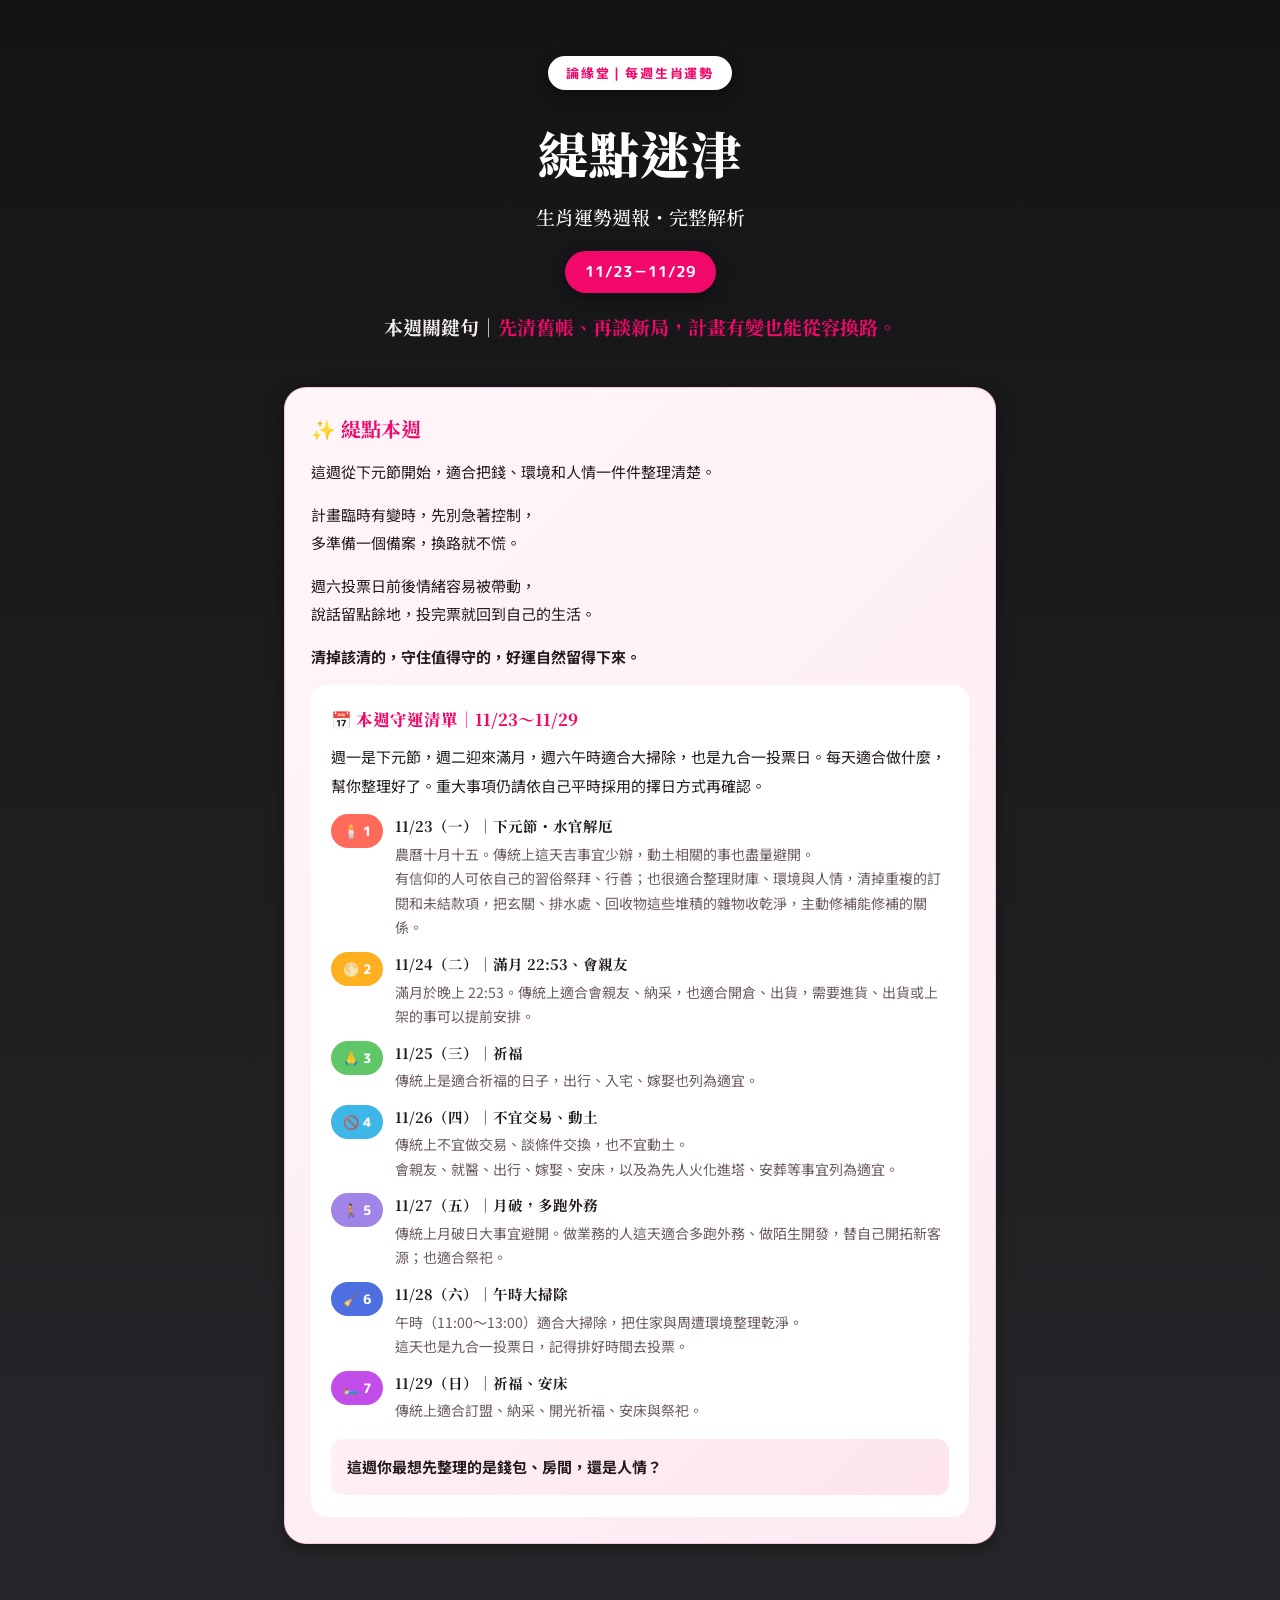
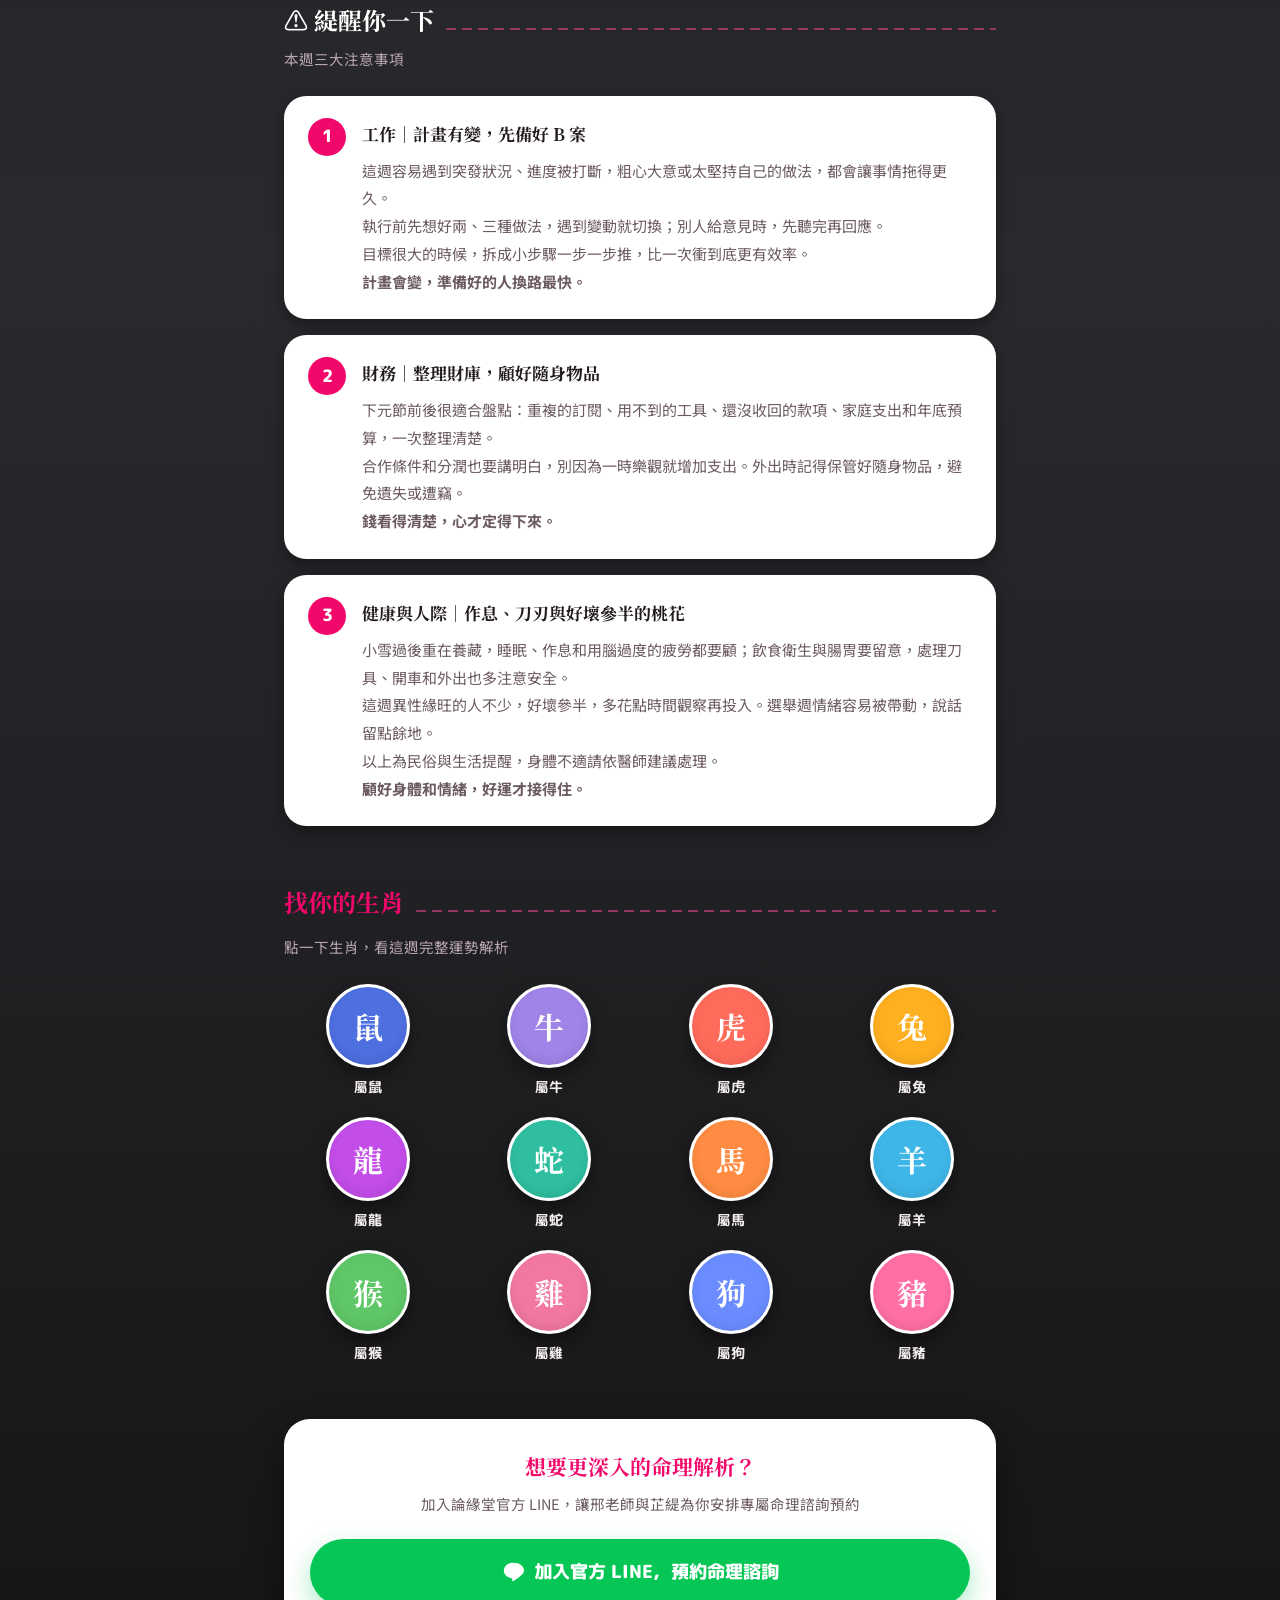
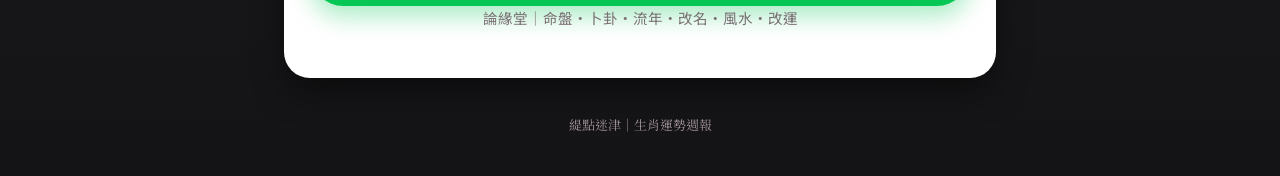
==== commit 57ede0f1: "Zodiac weekly 11/23-11/29: page + IG carousel images" ====
--- a/index.html
+++ b/index.html
@@ -433,60 +433,60 @@
     <span class="eyebrow">論緣堂｜每週生肖運勢</span>
     <h1 class="brand" style="color:#fff;">緹點迷津</h1>
     <p class="brand-sub" style="color:#fff;">生肖運勢週報・完整解析</p>
-    <div class="date-pill">11/16－11/22</div>
-    <p class="keyword">本週關鍵句｜<span>衝勁很足的一週，記得把承諾、成本和體力一起算進去。</span></p>
+    <div class="date-pill">11/23－11/29</div>
+    <p class="keyword">本週關鍵句｜<span>先清舊帳、再談新局，計畫有變也能從容換路。</span></p>
   </header>
 
   <div class="note-card">
     <h2>✨ 緹點本週</h2>
-    <p>這週有行動力，也有想一次做很多事的衝動。</p><p>機會來的時候，先看資源與體力跟不跟得上；<br>合作談到金錢與權責，就白紙黑字。</p><p>天氣轉冷，小雪將至，<br>保暖、睡眠與說話的火氣一起顧好。</p><p><strong>往前衝之前，先確認自己真正想去的地方。</strong></p>
+    <p>這週從下元節開始，適合把錢、環境和人情一件件整理清楚。</p><p>計畫臨時有變時，先別急著控制，<br>多準備一個備案，換路就不慌。</p><p>週六投票日前後情緒容易被帶動，<br>說話留點餘地，投完票就回到自己的生活。</p><p><strong>清掉該清的，守住值得守的，好運自然留得下來。</strong></p>
     <div class="note-event">
-      <h3 class="note-event-title">📅 本週守運清單｜11/16～11/22</h3>
-      <p class="note-event-intro">這週有午時日照、月光淨化兩個開運小物的好時機，週日還迎來小雪。每天適合做什麼，幫你整理好了。</p>
+      <h3 class="note-event-title">📅 本週守運清單｜11/23～11/29</h3>
+      <p class="note-event-intro">週一是下元節，週二迎來滿月，週六午時適合大掃除，也是九合一投票日。每天適合做什麼，幫你整理好了。重大事項仍請依自己平時採用的擇日方式再確認。</p>
       <div class="checklist"><div class="checklist-item">
-          <span class="checklist-badge" style="background:#FF6B5B">💰 1</span>
+          <span class="checklist-badge" style="background:#FF6B5B">🕯️ 1</span>
           <div class="checklist-text">
-            <div class="checklist-title">11/16（一）｜補運、補財庫</div>
-            <div class="checklist-body">傳統上適合補運與補財庫，也適合開市、簽約、交易。<br>早晚溫差與濕氣較重，過敏體質者留意保暖。</div>
+            <div class="checklist-title">11/23（一）｜下元節・水官解厄</div>
+            <div class="checklist-body">農曆十月十五。傳統上這天吉事宜少辦，動土相關的事也盡量避開。<br>有信仰的人可依自己的習俗祭拜、行善；也很適合整理財庫、環境與人情，清掉重複的訂閱和未結款項，把玄關、排水處、回收物這些堆積的雜物收乾淨，主動修補能修補的關係。</div>
           </div>
         </div><div class="checklist-item">
-          <span class="checklist-badge" style="background:#FFB020">☀️ 2</span>
+          <span class="checklist-badge" style="background:#FFB020">🌕 2</span>
           <div class="checklist-text">
-            <div class="checklist-title">11/17（二）｜午時開光、祈福</div>
-            <div class="checklist-body">傳統上適合祈福。午時（11:00～13:00）可把開運小物放到戶外日照下：陽光強約 10～15 分鐘，陰天約半小時，用來清除舊氣、重新啟動能量。<br>訂盟納采、理髮、為先人安葬等事項也列為適宜。</div>
+            <div class="checklist-title">11/24（二）｜滿月 22:53、會親友</div>
+            <div class="checklist-body">滿月於晚上 22:53。傳統上適合會親友、納采，也適合開倉、出貨，需要進貨、出貨或上架的事可以提前安排。</div>
           </div>
         </div><div class="checklist-item">
-          <span class="checklist-badge" style="background:#5FC768">🍽️ 3</span>
+          <span class="checklist-badge" style="background:#5FC768">🙏 3</span>
           <div class="checklist-text">
-            <div class="checklist-title">11/18（三）｜飲食留意</div>
-            <div class="checklist-body">這天傳統上建議不吃牛肉及相關加工食品，本命相關者尤其留意。</div>
+            <div class="checklist-title">11/25（三）｜祈福</div>
+            <div class="checklist-body">傳統上是適合祈福的日子，出行、入宅、嫁娶也列為適宜。</div>
           </div>
         </div><div class="checklist-item">
-          <span class="checklist-badge" style="background:#3FB6E8">🔧 4</span>
+          <span class="checklist-badge" style="background:#3FB6E8">🚫 4</span>
           <div class="checklist-text">
-            <div class="checklist-title">11/19（四）｜小變動就好</div>
-            <div class="checklist-body">可開光、交易、出行；但不適合大幅度或繁重的變動，輕微調整即可。</div>
+            <div class="checklist-title">11/26（四）｜不宜交易、動土</div>
+            <div class="checklist-body">傳統上不宜做交易、談條件交換，也不宜動土。<br>會親友、就醫、出行、嫁娶、安床，以及為先人火化進塔、安葬等事宜列為適宜。</div>
           </div>
         </div><div class="checklist-item">
-          <span class="checklist-badge" style="background:#A184E8">🛏️ 5</span>
+          <span class="checklist-badge" style="background:#A184E8">🚶 5</span>
           <div class="checklist-text">
-            <div class="checklist-title">11/20（五）｜安床、祭祀</div>
-            <div class="checklist-body">傳統上適合安床、祭祀。</div>
+            <div class="checklist-title">11/27（五）｜月破，多跑外務</div>
+            <div class="checklist-body">傳統上月破日大事宜避開。做業務的人這天適合多跑外務、做陌生開發，替自己開拓新客源；也適合祭祀。</div>
           </div>
         </div><div class="checklist-item">
-          <span class="checklist-badge" style="background:#4D6FE0">🌕 6</span>
+          <span class="checklist-badge" style="background:#4D6FE0">🧹 6</span>
           <div class="checklist-text">
-            <div class="checklist-title">11/21（六）｜月光淨化、不宜交易</div>
-            <div class="checklist-body">晚上若看得到月光，可把水晶與開運飾品放在戶外約一小時，招財配件尤其適合。<br>當天不建議做交易，出行可行，其餘事項宜少取。</div>
+            <div class="checklist-title">11/28（六）｜午時大掃除</div>
+            <div class="checklist-body">午時（11:00～13:00）適合大掃除，把住家與周遭環境整理乾淨。<br>這天也是九合一投票日，記得排好時間去投票。</div>
           </div>
         </div><div class="checklist-item">
-          <span class="checklist-badge" style="background:#C24DE8">❄️ 7</span>
+          <span class="checklist-badge" style="background:#C24DE8">🛏️ 7</span>
           <div class="checklist-text">
-            <div class="checklist-title">11/22（日）｜小雪 15:23</div>
-            <div class="checklist-body">節氣小雪於 15:23 到來。傳統上適合祈福，但不宜動土與婚嫁類事項。<br>互動時容易火氣大，說話放慢一點。</div>
+            <div class="checklist-title">11/29（日）｜祈福、安床</div>
+            <div class="checklist-body">傳統上適合訂盟、納采、開光祈福、安床與祭祀。</div>
           </div>
         </div></div>
-      <p class="note-event-question">你的開運小物，打算週二曬太陽，還是週六曬月光？</p>
+      <p class="note-event-question">這週你最想先整理的是錢包、房間，還是人情？</p>
     </div>
   </div>
 
@@ -499,13 +499,13 @@
     <div class="notice-list">
       <div class="notice-card">
         <div class="notice-num">1</div>
-        <div class="notice-body"><h3>工作｜先評估再承接</h3><p>這週機會與案子容易同時湧來，適合趁機重新談合作、預算與分潤。<br>也容易出現各自堅持己見、環境變動或一句話引起的職場緊張，別人給提醒時，先聽完再回應。<br>想法很多的時候，先確認人手、時間和流程跟不跟得上，再決定要不要接。<br><strong>能做到的事再答應，答應了就把分工寫清楚。</strong></p></div>
+        <div class="notice-body"><h3>工作｜計畫有變，先備好 B 案</h3><p>這週容易遇到突發狀況、進度被打斷，粗心大意或太堅持自己的做法，都會讓事情拖得更久。<br>執行前先想好兩、三種做法，遇到變動就切換；別人給意見時，先聽完再回應。<br>目標很大的時候，拆成小步驟一步一步推，比一次衝到底更有效率。<br><strong>計畫會變，準備好的人換路最快。</strong></p></div>
       </div><div class="notice-card">
         <div class="notice-num">2</div>
-        <div class="notice-body"><h3>財務與合作｜條件寫清楚最安心</h3><p>這週容易碰到合作款項、分潤或支出增加的事，居家、辦公空間或生活設備也可能有較大的開銷。<br>凡是涉及合約、分潤、報價，建議白紙黑字確認，避免只憑熱情口頭答應。<br>也要留意收支和意外損失，先檢查訂閱、長期固定支出和隱藏成本，再決定要不要加碼。<br><strong>賺得到是本事，留得住要靠管理。</strong></p></div>
+        <div class="notice-body"><h3>財務｜整理財庫，顧好隨身物品</h3><p>下元節前後很適合盤點：重複的訂閱、用不到的工具、還沒收回的款項、家庭支出和年底預算，一次整理清楚。<br>合作條件和分潤也要講明白，別因為一時樂觀就增加支出。外出時記得保管好隨身物品，避免遺失或遭竊。<br><strong>錢看得清楚，心才定得下來。</strong></p></div>
       </div><div class="notice-card">
         <div class="notice-num">3</div>
-        <div class="notice-body"><h3>健康與人際｜過勞、睡眠與火氣</h3><p>這週大家都要提高對意外和刀刃割傷的警覺，也要留意過勞、睡眠不足、運動過量和情緒緊繃，血壓、視力、腸胃和肩頸比較敏感的人更要照顧好。<br>小雪當天容易脾氣上來得快、收得也快，說話前先停一下。<br>以上為民俗與生活提醒，身體不適請依醫師建議處理。<br><strong>先把自己顧好，才有力氣顧別人。</strong></p></div>
+        <div class="notice-body"><h3>健康與人際｜作息、刀刃與好壞參半的桃花</h3><p>小雪過後重在養藏，睡眠、作息和用腦過度的疲勞都要顧；飲食衛生與腸胃要留意，處理刀具、開車和外出也多注意安全。<br>這週異性緣旺的人不少，好壞參半，多花點時間觀察再投入。選舉週情緒容易被帶動，說話留點餘地。<br>以上為民俗與生活提醒，身體不適請依醫師建議處理。<br><strong>顧好身體和情緒，好運才接得住。</strong></p></div>
       </div>
     </div>
   </section>
@@ -547,121 +547,121 @@
 <template id="tpl-rat">
   <div class="modal-head" style="--zc:#4D6FE0">
     <span class="modal-emoji">🐭</span>
-    <div><div class="modal-title" id="modalTitle">屬鼠</div><div class="modal-tagline">合作有機會，目標先落地</div></div>
-    <button class="modal-close" data-close aria-label="關閉">✕</button>
-  </div>
-  <dl class="modal-body">
-    <div class="row"><dt>感情運勢</dt><dd>異性緣不錯，但好壞交雜，要靠判斷力分辨。有伴侶的人適合一起推動計畫，記得尊重彼此的節奏。</dd></div><div class="row"><dt>工作運勢</dt><dd>遇到突發狀況雖會拖慢進度，冷靜下來後能快速處理並交出好成績。合作與一對一的工作會帶來新機會，但權責與公開形象要先釐清；理想想得很大時，也要先確認團隊與制度跟得上。</dd></div><div class="row"><dt>財運提醒</dt><dd>收支大致平衡。合作有擴大收益的機會，收入與合約分潤要仔細確認，白紙黑字才有保障。</dd></div><div class="row"><dt>健康狀況</dt><dd>維持精神飽滿即可，留意人際壓力與情緒消耗。</dd></div><div class="row"><dt>好運方法</dt><dd>做好情緒管理，待人處事展現樂觀態度。週一、週二多留心節奏。<br><strong>跑得快不難，兩個人願意一起調整速度才走得遠。</strong></dd></div>
+    <div><div class="modal-title" id="modalTitle">屬鼠</div><div class="modal-tagline">小步轉型，東西收好</div></div>
+    <button class="modal-close" data-close aria-label="關閉">✕</button>
+  </div>
+  <dl class="modal-body">
+    <div class="row"><dt>感情運勢</dt><dd>異性緣旺，但好壞參半，要靠智慧分辨。有伴侶的人這週容易在感情裡有重要的體悟，也會更想和對方一起規劃未來。</dd></div><div class="row"><dt>工作運勢</dt><dd>環境變化快，加上一時粗心，進度容易延誤；所幸冷靜下來發揮專業，加上主管助力，能交出意外的好成績。自己的定位、科技相關工作或創作方式，都適合做小部分的轉型，也可以開始想想中長期的新方向。</dd></div><div class="row"><dt>財運提醒</dt><dd>這週要保管好隨身物品，避免遺失或遭竊。新的專案可能帶來長期機會，但先別把它直接算成收入。</dd></div><div class="row"><dt>健康狀況</dt><dd>維持飽滿的精神即可，留意長時間用腦、睡眠和精神壓力。</dd></div><div class="row"><dt>好運方法</dt><dd>做好情緒管理，展現樂觀開朗的態度，有禮有節。週一、週五、週六多留心。<br><strong>新工具不必每個都追，先想清楚自己要解決什麼問題。</strong></dd></div>
   </dl>
 </template>
 <template id="tpl-ox">
   <div class="modal-head" style="--zc:#A184E8">
     <span class="modal-emoji">🐮</span>
-    <div><div class="modal-title" id="modalTitle">屬牛</div><div class="modal-tagline">資源重整，穩住節奏</div></div>
-    <button class="modal-close" data-close aria-label="關閉">✕</button>
-  </div>
-  <dl class="modal-body">
-    <div class="row"><dt>感情運勢</dt><dd>男女感情大致維持穩定。親密關係中的信任與金錢分配這週容易被放大，別忽略問題，也別把控制當成給對方的安全感。</dd></div><div class="row"><dt>工作運勢</dt><dd>工作運勢強，雖然容易遇到意外而延遲進度，靠踏實與專業能快速處理。這週適合重新協商資源分配、預算與分潤。</dd></div><div class="row"><dt>財運提醒</dt><dd>收支平衡。若遇到較大規模的資金或合作案，風險也跟著變高，重大決定先評估清楚。</dd></div><div class="row"><dt>健康狀況</dt><dd>維持元氣即可，留意工作壓力與長期疲勞。</dd></div><div class="row"><dt>好運方法</dt><dd>展現合群與幽默，合作時把權責與風險寫清楚。週二、週三多留心。<br><strong>好的合作，是權責清楚、風險看得見，不是資源越多越好。</strong></dd></div>
+    <div><div class="modal-title" id="modalTitle">屬牛</div><div class="modal-tagline">聽進意見，信任慢慢發力</div></div>
+    <button class="modal-close" data-close aria-label="關閉">✕</button>
+  </div>
+  <dl class="modal-body">
+    <div class="row"><dt>感情運勢</dt><dd>長期累積的信任這週會慢慢產生力量。單身的人可能透過熟人介紹或共同生活圈認識新緣分；有伴侶的人，把平常不擅長表達的關心說出口。若感覺對方想要多一點自由空間，別用忙碌當作忽略彼此的理由。</dd></div><div class="row"><dt>工作運勢</dt><dd>整體運勢偏低。對工作有獨到的想法，但太堅持己見、溝通不足，聽不進主管與同事的意見，績效就容易不如預期。流程分工、專案進度和工作環境可能有階段性的調整，進修與長期專業發展值得投入。</dd></div><div class="row"><dt>財運提醒</dt><dd>收支大致平衡。合作與事業資源有改善空間，但長期的責任關係要謹慎評估。</dd></div><div class="row"><dt>健康狀況</dt><dd>注意飲食衛生，避免腹瀉；也要留意作息、過勞，以及意外與刀刃割傷。</dd></div><div class="row"><dt>好運方法</dt><dd>做好情緒管理，展現團隊精神與合群的態度。週三避開氣氛不好的場合，週日不要安排重要的事。<br><strong>有效的改變，是讓制度更能互相支援，不必把一切推翻。</strong></dd></div>
   </dl>
 </template>
 <template id="tpl-tiger">
   <div class="modal-head" style="--zc:#FF6B5B">
     <span class="modal-emoji">🐯</span>
-    <div><div class="modal-title" id="modalTitle">屬虎</div><div class="modal-tagline">遠一點的目標，慢慢走</div></div>
-    <button class="modal-close" data-close aria-label="關閉">✕</button>
-  </div>
-  <dl class="modal-body">
-    <div class="row"><dt>感情運勢</dt><dd>男生較偏好自由、感情熱度可能下降；女生異性緣不錯，有意願的話有機會提高脫單機率。11/22 前後想談未來規劃時可以說出來，但別要求對方立刻回應或跟上你的節奏。</dd></div><div class="row"><dt>工作運勢</dt><dd>活力足但容易粗心，所幸有長輩與主管支持，能逆轉局勢。教學、研究、出版、跨國合作與進修都有推進空間，可多參加研習與講座。</dd></div><div class="row"><dt>財運提醒</dt><dd>學習、旅行、事業擴張的支出可能增加，先做好實際評估。</dd></div><div class="row"><dt>健康狀況</dt><dd>留意遠行與過度工作累積的疲勞。</dd></div><div class="row"><dt>好運方法</dt><dd>保持幽默、寬容，把夢想拆成自己承擔得起的步驟。<br><strong>夢想可以很大，每一步走在自己承受得住的路上。</strong></dd></div>
+    <div><div class="modal-title" id="modalTitle">屬虎</div><div class="modal-tagline">事情多雜，貴人會出手</div></div>
+    <button class="modal-close" data-close aria-label="關閉">✕</button>
+  </div>
+  <dl class="modal-body">
+    <div class="row"><dt>感情運勢</dt><dd>關係中的需求這週會更清楚，適合談承諾與未來，但別急著要求對方立刻表態。男生別和伴侶冷戰，免得溝通不良引起風波；女生大致維持原來的狀態。</dd></div><div class="row"><dt>工作運勢</dt><dd>這週會面對應接不暇的繁雜事務，計畫一度停滯；靠樂觀的心態、踏實的行動和主管支援，能把局面撐住。原本要單打獨鬥的事，開始有貴人與身邊的人願意協助，主動爭取資源、展現領導力，停滯已久的目標也能重新推動。大目標拆成小目標，一步一步走。</dd></div><div class="row"><dt>財運提醒</dt><dd>多往外拓展業務，就能有業務收益；合作條件與收益分配要仔細確認。</dd></div><div class="row"><dt>健康狀況</dt><dd>這週身體是最需要照顧的部分：留意視力、筋骨痠痛和工作壓力，休息要夠。開車遵守交通規則、保持距離。</dd></div><div class="row"><dt>好運方法</dt><dd>維持平和的情緒，身段柔軟、言行溫和有禮。週四避開氣氛不好的場合，週六小心意外與刀刃割傷。<br><strong>勇敢展現實力，貴人和機會才有理由靠近你。</strong></dd></div>
   </dl>
 </template>
 <template id="tpl-rabbit">
   <div class="modal-head" style="--zc:#FFB020">
     <span class="modal-emoji">🐰</span>
-    <div><div class="modal-title" id="modalTitle">屬兔</div><div class="modal-tagline">公開舞台，運勢上揚</div></div>
-    <button class="modal-close" data-close aria-label="關閉">✕</button>
-  </div>
-  <dl class="modal-body">
-    <div class="row"><dt>感情運勢</dt><dd>異性緣旺，男女都有機會，提高脫單機率。伴侶間要避免把職場壓力帶回關係裡；對方的節奏也要尊重，別把期待強度加在對方身上。</dd></div><div class="row"><dt>工作運勢</dt><dd>踏實、耐心、細心，工作效率提升，遇到阻礙也能有條理處理。企圖心、公開形象與領導機會都被放大，適合爭取重要專案；週中可能因立場或權責產生摩擦，說話留餘地。</dd></div><div class="row"><dt>財運提醒</dt><dd>靈感敏銳，金融市場可能有不錯報酬；長期收入機會出現時也別過度樂觀。</dd></div><div class="row"><dt>健康狀況</dt><dd>留意高壓工作、睡眠與情緒緊繃。週四多留心。</dd></div><div class="row"><dt>好運方法</dt><dd>人緣好又有幽默感，把力氣放在值得打的仗上。<br><strong>實力不在每場都贏，在於知道哪些值得打。</strong></dd></div>
+    <div><div class="modal-title" id="modalTitle">屬兔</div><div class="modal-tagline">靈活應變，找到突破口</div></div>
+    <button class="modal-close" data-close aria-label="關閉">✕</button>
+  </div>
+  <dl class="modal-body">
+    <div class="row"><dt>感情運勢</dt><dd>男生異性緣旺，但容易吸引到不適合的對象，要小心應對；女生異性緣旺，也有長輩助力，有意願就能提高脫單機率。親密關係中的信任和金錢議題可能浮上檯面，別用控制來換安全感。</dd></div><div class="row"><dt>工作運勢</dt><dd>心思容易迷糊、行動粗心，工作出現延遲，旁人一再提醒也要自己提起精神。這週的優勢在靈活應變：遇到臨時變動或意見分歧，用細膩的觀察和圓融的協調，反而能找到別人忽略的突破口。合作資源、分潤預算與權責可能要重新檢視，適合用團隊合作的方式推進。</dd></div><div class="row"><dt>財運提醒</dt><dd>左手進、右手出，收支大致平衡。共同資產、投資和借貸都要謹慎檢查。</dd></div><div class="row"><dt>健康狀況</dt><dd>容易失眠，也要注意腸胃，避免腹瀉；壓力與情緒不要累積。</dd></div><div class="row"><dt>好運方法</dt><dd>展現熱情樂觀、風趣平易近人的作風，貴人與長輩會幫忙。週一、週五避開氣氛不好的場合。<br><strong>用最小的阻力完成最大的改變，就是你這週的本事。</strong></dd></div>
   </dl>
 </template>
 <template id="tpl-dragon">
   <div class="modal-head" style="--zc:#C24DE8">
     <span class="modal-emoji">🐲</span>
-    <div><div class="modal-title" id="modalTitle">屬龍</div><div class="modal-tagline">人脈帶來新機會</div></div>
-    <button class="modal-close" data-close aria-label="關閉">✕</button>
-  </div>
-  <dl class="modal-body">
-    <div class="row"><dt>感情運勢</dt><dd>男生維持穩定；女生要注意用詞，太尖銳容易引起風波。單身者可透過朋友或共同活動認識新對象，主動一點更有機會。</dd></div><div class="row"><dt>工作運勢</dt><dd>行動力足，但粗心可能讓工作停滯；靠上進心與專業能創造意外佳績。團隊合作與人脈可能帶來新發展。</dd></div><div class="row"><dt>財運提醒</dt><dd>有天降之喜，越積極往外發展越容易有收穫；團隊合作的資源、收入與分潤要再確認。</dd></div><div class="row"><dt>健康狀況</dt><dd>維持精神即可，避免社交過多累積疲勞。週五多留心。</dd></div><div class="row"><dt>好運方法</dt><dd>做好情緒管理，應對進退有禮有節。<br><strong>好人脈是幫你找到適合的事，不必每件都接下來。</strong></dd></div>
+    <div><div class="modal-title" id="modalTitle">屬龍</div><div class="modal-tagline">老朋友帶來新機會</div></div>
+    <button class="modal-close" data-close aria-label="關閉">✕</button>
+  </div>
+  <dl class="modal-body">
+    <div class="row"><dt>感情運勢</dt><dd>男生異性緣旺，有意願就能提高脫單機率；女生較嚮往自由，感情容易慢慢淡下來。關係有修復的空間，但週日可能碰到舊傷或舊委屈，別陷進回憶裡內耗。</dd></div><div class="row"><dt>工作運勢</dt><dd>自信不足、做事畏首畏尾，進度一度停住；靠與眾不同的創意、另闢蹊徑的做法和主管支持，能創造意外的佳績。舊的合作夥伴、團隊和朋友可能帶來新的啟發，適合重新聯絡過去重要的合作對象。</dd></div><div class="row"><dt>財運提醒</dt><dd>收支大致平衡。合作資源有機會改善，條件和分潤要說清楚。</dd></div><div class="row"><dt>健康狀況</dt><dd>維持精神即可，留意人際壓力、休息與情緒平衡。</dd></div><div class="row"><dt>好運方法</dt><dd>保持樂觀開朗、合群的態度，應對進退得宜。週二、週三、週四多留心。<br><strong>好的關係也會有衝突，衝突後還願意互相尊重，才走得久。</strong></dd></div>
   </dl>
 </template>
 <template id="tpl-snake">
   <div class="modal-head" style="--zc:#2FBFA0">
     <span class="modal-emoji">🐍</span>
-    <div><div class="modal-title" id="modalTitle">屬蛇</div><div class="modal-tagline">工作放慢一點，感情反而有溫度</div></div>
-    <button class="modal-close" data-close aria-label="關閉">✕</button>
-  </div>
-  <dl class="modal-body">
-    <div class="row"><dt>感情運勢</dt><dd>這週感情是你比較亮的一塊。女生異性緣不錯，有意願就有機會脫單；男生則要放寬心，有情緒就說開，別和伴侶冷戰。心裡的感受慢慢談，不必急著逼出答案。</dd></div><div class="row"><dt>工作運勢</dt><dd>工作上的整體運勢偏低，想法雖然獨特，卻容易太相信自己的判斷，把別人的提醒當耳邊風，成效就跟著打折。這週適合做研究、策劃和幕後準備，手上還沒公開的案子和檔案，值得再檢查一次。</dd></div><div class="row"><dt>財運提醒</dt><dd>收支大致打平，不過要留意意外的開銷。適合檢查隱藏成本、訂閱服務和長期固定支出。</dd></div><div class="row"><dt>健康狀況</dt><dd>留意血壓、視力和睡眠壓力，用刀、處理尖銳物品時也多小心。</dd></div><div class="row"><dt>好運方法</dt><dd>放軟身段，接受長輩和貴人的建議。週二避開氣氛不好的場合，週六、週日不要安排重要的事，週六更要多留心。<br><strong>工作上先慢一點，把看不到的問題處理好；感情上把心意說出口。</strong></dd></div>
+    <div><div class="modal-title" id="modalTitle">屬蛇</div><div class="modal-tagline">工作衝勁足，感情要留時間</div></div>
+    <button class="modal-close" data-close aria-label="關閉">✕</button>
+  </div>
+  <dl class="modal-body">
+    <div class="row"><dt>感情運勢</dt><dd>這週桃花含蓄而有層次，女生異性緣旺，有意願就能提高脫單機率，可以留意平常相處自然、卻總在細節上照顧你的人；有伴侶的人，用貼心的小舉動讓感情找回溫度。工作忙起來容易壓縮相處時間，男生也可能比較想要自己的空間，生活重心要重新分配。</dd></div><div class="row"><dt>工作運勢</dt><dd>工作運勢是這週最強的一塊。活動力強、企圖心足，遇到問題也能全力解決，專案成果或公開表現會迎來重要的節點，交出漂亮的成績。執行力會往上提升，關鍵在你有多少自信去促成。</dd></div><div class="row"><dt>財運提醒</dt><dd>收支大致平衡，適合重新檢查收入、專業報價和資源配置。</dd></div><div class="row"><dt>健康狀況</dt><dd>精神不錯，但要小心過度操勞和急躁。</dd></div><div class="row"><dt>好運方法</dt><dd>熱情、身段柔軟、待人接物得宜。想法落實前，先多準備幾種做法，方便隨時切換。週三、週六多留心。<br><strong>真正的專業，是把事情做好，也知道自己的極限在哪裡。</strong></dd></div>
   </dl>
 </template>
 <template id="tpl-horse">
   <div class="modal-head" style="--zc:#FF8C42">
     <span class="modal-emoji">🐴</span>
-    <div><div class="modal-title" id="modalTitle">屬馬</div><div class="modal-tagline">熱度升高，別急著承諾</div></div>
-    <button class="modal-close" data-close aria-label="關閉">✕</button>
-  </div>
-  <dl class="modal-body">
-    <div class="row"><dt>感情運勢</dt><dd>男女異性緣都旺，好壞交雜要用判斷力分辨。這週較有意願主動追求，有伴侶適合安排約會與共同活動；心動不等於承諾，別一時投入過度。</dd></div><div class="row"><dt>工作運勢</dt><dd>環境變化大時容易措手不及，靠貴人與長官支持迎頭趕上。企圖心與領導意願強，適合爭取自己的舞台，但團隊資源分配要小心。</dd></div><div class="row"><dt>財運提醒</dt><dd>收支平衡。專業與品牌可能帶來機會，別因為自信忽略合約細節。</dd></div><div class="row"><dt>健康狀況</dt><dd>留意過勞與運動傷害，休息要夠。週日多留心。</dd></div><div class="row"><dt>好運方法</dt><dd>保持開朗、平易近人。<br><strong>領導力不是只帶頭衝，是讓團隊跟得上。</strong></dd></div>
+    <div><div class="modal-title" id="modalTitle">屬馬</div><div class="modal-tagline">方向清楚，人脈加分</div></div>
+    <button class="modal-close" data-close aria-label="關閉">✕</button>
+  </div>
+  <dl class="modal-body">
+    <div class="row"><dt>感情運勢</dt><dd>男生異性緣強，但好壞參半，要用智慧分辨；女生桃花旺，有意願就能提高脫單機率。人際互動變多，也可能透過朋友、社群認識新對象。</dd></div><div class="row"><dt>工作運勢</dt><dd>運勢上揚的一週。心態積極、行動踏實，不斷跨越障礙，交出漂亮的成績。過去反覆猶豫的事，這週適合訂出具體計畫一步步推進；團隊合作、社群經營與人脈都可能帶來成果，也適合推廣個人品牌、公開表達想法。</dd></div><div class="row"><dt>財運提醒</dt><dd>多往外拓展業務，就有意外的收穫；賺錢的動力變強，花費也容易跟著變多。</dd></div><div class="row"><dt>健康狀況</dt><dd>維持精神即可，留意過度社交和行程太滿造成的疲勞。</dd></div><div class="row"><dt>好運方法</dt><dd>樂觀開朗，好人緣讓你左右逢源。<br><strong>開運的關鍵在找到值得奔跑的方向，不必跑得最快。</strong></dd></div>
   </dl>
 </template>
 <template id="tpl-goat">
   <div class="modal-head" style="--zc:#3FB6E8">
     <span class="modal-emoji">🐑</span>
-    <div><div class="modal-title" id="modalTitle">屬羊</div><div class="modal-tagline">收入有機會，先算清楚成本</div></div>
-    <button class="modal-close" data-close aria-label="關閉">✕</button>
-  </div>
-  <dl class="modal-body">
-    <div class="row"><dt>感情運勢</dt><dd>男生異性緣不錯，積極主動有機會脫單；女生偏好自由，感情可能漸行漸遠。感情、金錢、時間安排上容易有衝突，時間太緊就讓步調放慢，別變成壓力。</dd></div><div class="row"><dt>工作運勢</dt><dd>心態樂觀活力足，但環境變化快、問題多，容易疲於奔命，績效不如預期。收入、業績、報價與專業價值是焦點，適合爭取合理報酬。</dd></div><div class="row"><dt>財運提醒</dt><dd>有擴大收入的機會，但容易高估短期收益，把成本與資金需求攤開看清楚。</dd></div><div class="row"><dt>健康狀況</dt><dd>容易失眠，要留意意外與刀刃傷害，也要注意工作量、飲食與壓力。</dd></div><div class="row"><dt>好運方法</dt><dd>保持樂觀與平易近人。週四避開氛圍不佳之處，週六小心意外，週日也多留心。<br><strong>賺得多是能力，留得下來才是管理。</strong></dd></div>
+    <div><div class="modal-title" id="modalTitle">屬羊</div><div class="modal-tagline">幕後收尾，慢慢回答</div></div>
+    <button class="modal-close" data-close aria-label="關閉">✕</button>
+  </div>
+  <dl class="modal-body">
+    <div class="row"><dt>感情運勢</dt><dd>男生異性緣旺，但以爛桃花居多，要小心應對；女生桃花旺，有意願就能提高脫單機率。有心事時不必勉強自己立刻給答案，彼此給對方一點時間再好好說。</dd></div><div class="row"><dt>工作運勢</dt><dd>容易碰上突發事件讓進度受阻，但奮發踏實的行動加上主管支持，能迎頭趕上、交出好成績。這週適合幕後整理、專案收尾和檢查隱藏的問題，做檢討最理想；溝通、文案、教學與資料整理的效率也會提升。</dd></div><div class="row"><dt>財運提醒</dt><dd>進出均衡，適合重新整理家庭支出與收入安排。</dd></div><div class="row"><dt>健康狀況</dt><dd>精神不錯，但要特別注意睡眠品質和精神疲勞。</dd></div><div class="row"><dt>好運方法</dt><dd>積極樂觀、身段柔軟、幽默風趣。週一、週六、週日多留心。<br><strong>安靜下來，才聽得見自己真正需要什麼。</strong></dd></div>
   </dl>
 </template>
 <template id="tpl-monkey">
   <div class="modal-head" style="--zc:#5FC768">
-    <span class="modal-emoji">🐵</span>
-    <div><div class="modal-title" id="modalTitle">屬猴</div><div class="modal-tagline">有上台的機會，話和錢都要算清楚</div></div>
-    <button class="modal-close" data-close aria-label="關閉">✕</button>
-  </div>
-  <dl class="modal-body">
-    <div class="row"><dt>感情運勢</dt><dd>這週適合主動邀約，但話別說得太滿。男生要特別注意跟伴侶說話的用詞，太衝、不留餘地的話容易引發風波；女生感情大致平順。</dd></div><div class="row"><dt>工作運勢</dt><dd>這週有表現的舞台，創作、簡報、教學和社群經營都推得動，適合推出新作品。只是環境變化大，一句說重的話就可能讓職場氣氛變緊張，努力的成果也未必馬上被看見。成果照實呈現，不要過度包裝，說話留點餘地，舞台才站得住。</dd></div><div class="row"><dt>財運提醒</dt><dd>行銷、交通和學習的支出可能增加，也要留意意外造成的財物損失。花錢前先算清楚能不能回本。</dd></div><div class="row"><dt>健康狀況</dt><dd>容易便祕，留意肩頸、神經緊繃和交通安全，用刀、處理尖銳物品時也要小心。</dd></div><div class="row"><dt>好運方法</dt><dd>管理好情緒，從容有禮，讓對方聽懂比講得大聲更重要。週二多留心，週五避開氣氛不好的場合，週日小心意外。<br><strong>機會已經在眼前，能不能接住，就看說話的分寸和花錢的節制。</strong></dd></div>
+    <span class="modal-emoji">🐒</span>
+    <div><div class="modal-title" id="modalTitle">屬猴</div><div class="modal-tagline">表現被看見，見好就收</div></div>
+    <button class="modal-close" data-close aria-label="關閉">✕</button>
+  </div>
+  <dl class="modal-body">
+    <div class="row"><dt>感情運勢</dt><dd>男生感情沒有太大變化；女生桃花旺，有意願就能提高脫單機率。關係中的需求與差異會更清楚，適合誠實討論未來的方向。</dd></div><div class="row"><dt>工作運勢</dt><dd>本週工作運勢最旺。行動力強、企圖心足，加上專業踏實與主管、貴人幫忙，能創造亮眼的成績。個人定位、作品和重要決策會迎來曝光與階段性的結果，也容易冒出打破舊模式的想法；週四可能有突發變化，原本的流程要有彈性調整的準備。</dd></div><div class="row"><dt>財運提醒</dt><dd>財運不錯，金融市場有機會獲得好報酬，記得見好就收；個人品牌可能影響收入，重大決策仍要重新評估風險。</dd></div><div class="row"><dt>健康狀況</dt><dd>維持精神即可，留意情緒起伏、睡眠和精神緊繃。</dd></div><div class="row"><dt>好運方法</dt><dd>保持熱情、樂觀開朗、長袖善舞。週二多留心。<br><strong>有人不喜歡你的改變，不代表你的改變是錯的。</strong></dd></div>
   </dl>
 </template>
 <template id="tpl-rooster">
   <div class="modal-head" style="--zc:#F2789F">
     <span class="modal-emoji">🐔</span>
-    <div><div class="modal-title" id="modalTitle">屬雞</div><div class="modal-tagline">家與事業一起顧</div></div>
-    <button class="modal-close" data-close aria-label="關閉">✕</button>
-  </div>
-  <dl class="modal-body">
-    <div class="row"><dt>感情運勢</dt><dd>男生異性緣旺但爛桃花偏多，需謹慎，否則容易受傷；女生人緣好，有意願就有機會脫單。家庭安排、生活習慣與責任分工容易起摩擦，語氣放柔。</dd></div><div class="row"><dt>工作運勢</dt><dd>積極接受挑戰，靠專業與領導力超越障礙。辦公空間、居住環境、家庭與事業的內部管理，都值得同步投入心力。</dd></div><div class="row"><dt>財運提醒</dt><dd>收支平衡。房屋、家庭與生活設備可能有較大開銷，避免臨時擴大預算。</dd></div><div class="row"><dt>健康狀況</dt><dd>留意睡眠、壓力與生活節奏。週一、週四多留心。</dd></div><div class="row"><dt>好運方法</dt><dd>提振自信，有禮有節，責任找人一起分擔。<br><strong>安全感不需要什麼都自己扛，有人一起分擔更踏實。</strong></dd></div>
+    <div><div class="modal-title" id="modalTitle">屬雞</div><div class="modal-tagline">成果有答案，桃花也亮</div></div>
+    <button class="modal-close" data-close aria-label="關閉">✕</button>
+  </div>
+  <dl class="modal-body">
+    <div class="row"><dt>感情運勢</dt><dd>這週桃花表現亮眼。男生異性緣旺，但好壞參雜，需要分辨；女生有長輩與月老牽成，有意願就能提高脫單機率。適合展現真實的個性，透過聚會、共同興趣或朋友牽線認識新對象；有伴侶的人多給肯定與欣賞，少一點挑剔，也別把物質和照顧當成愛的全部。</dd></div><div class="row"><dt>工作運勢</dt><dd>意志堅定、行動踏實，即使遇到突發狀況也能靠專業從容解決，交出耀眼的成績。收入、專業價值、報價與工作成果會出現階段性的答案，也很適合發展創作、品牌與作品。</dd></div><div class="row"><dt>財運提醒</dt><dd>進出平衡，適合好好盤點。</dd></div><div class="row"><dt>健康狀況</dt><dd>維持精神即可，留意飲食、休息和壓力累積。</dd></div><div class="row"><dt>好運方法</dt><dd>做好情緒管理，身段柔軟、說話溫和。週三多留心。<br><strong>真正的富足，是知道什麼已經足夠。</strong></dd></div>
   </dl>
 </template>
 <template id="tpl-dog">
   <div class="modal-head" style="--zc:#6B8CFF">
     <span class="modal-emoji">🐶</span>
-    <div><div class="modal-title" id="modalTitle">屬狗</div><div class="modal-tagline">選對舞台，家也要顧</div></div>
-    <button class="modal-close" data-close aria-label="關閉">✕</button>
-  </div>
-  <dl class="modal-body">
-    <div class="row"><dt>感情運勢</dt><dd>男生異性緣好，積極主動有機會脫單；女生偏好自在，感情可能逐漸淡出。</dd></div><div class="row"><dt>工作運勢</dt><dd>獨特想法有時缺乏溝通技巧，造成緊張；即使有貴人支持，成績維持及格。能見度、行動力與領導企圖心同步上升，適合競爭、創業、品牌推廣與重要提案，但家庭與私人責任會限制擴張速度。</dd></div><div class="row"><dt>財運提醒</dt><dd>進出均衡。</dd></div><div class="row"><dt>健康狀況</dt><dd>維持精神即可。</dd></div><div class="row"><dt>好運方法</dt><dd>提振自信，多參與團體活動，合群、應對得宜；不用接下每一個機會。<br><strong>選對舞台，站穩位置，就能閃耀。</strong></dd></div>
+    <div><div class="modal-title" id="modalTitle">屬狗</div><div class="modal-tagline">財運有驚喜，心裡話要說</div></div>
+    <button class="modal-close" data-close aria-label="關閉">✕</button>
+  </div>
+  <dl class="modal-body">
+    <div class="row"><dt>感情運勢</dt><dd>男女異性緣都旺，但好壞參雜，需要智慧分辨。關係有機會回暖；週日別為了維持表面的和平而壓抑真正的感受，適當把想法說出來，讓對方知道你的心意。</dd></div><div class="row"><dt>工作運勢</dt><dd>容易太自我、聽不進他人的意見，讓職場關係緊繃；所幸有天時與主管的助力，仍能交出意外優異的成績。提案、簡報、教學、溝通與合約容易有階段性的成果，創意也比較能落實。</dd></div><div class="row"><dt>財運提醒</dt><dd>本週財運最旺，有意外之喜：越往外積極拓展業務，越能有業外收益，敏銳的直覺也有助於投資報酬。工作效率的改善有利長期收入，但別因一時樂觀就增加支出。</dd></div><div class="row"><dt>健康狀況</dt><dd>精神不錯，留意肩頸緊繃、睡眠與工作壓力。</dd></div><div class="row"><dt>好運方法</dt><dd>做好情緒管理，展現團隊精神與合群的態度。週四多留心。<br><strong>真正的和解，是雙方都願意調整，不必比誰先低頭。</strong></dd></div>
   </dl>
 </template>
 <template id="tpl-pig">
   <div class="modal-head" style="--zc:#FF6FA5">
     <span class="modal-emoji">🐷</span>
-    <div><div class="modal-title" id="modalTitle">屬豬</div><div class="modal-tagline">效率登頂，勞逸要平衡</div></div>
-    <button class="modal-close" data-close aria-label="關閉">✕</button>
-  </div>
-  <dl class="modal-body">
-    <div class="row"><dt>感情運勢</dt><dd>男生別與伴侶冷戰、疏於溝通；女生異性緣旺，有意願就有機會脫單。忙碌時別把疲憊當成感情變淡。</dd></div><div class="row"><dt>工作運勢</dt><dd>心態積極，如魚得水，成果亮眼。進修、教學、國際交流與跨域發展都有新動能，也適合改善流程提高效率；工作量與體力跟不上理想時要留意，努力的方向放在近一點的地方。</dd></div><div class="row"><dt>財運提醒</dt><dd>主動拓展業務就更有收益；工作成果可能帶來收入，也可能增加人力、設備或時間成本。</dd></div><div class="row"><dt>健康狀況</dt><dd>留意過勞、睡眠與運動負荷。週五多留心。</dd></div><div class="row"><dt>好運方法</dt><dd>提振自信，活潑行動、說話風趣，勞逸結合。<br><strong>真正的效率，是讓努力換到值得的成果。</strong></dd></div>
+    <div><div class="modal-title" id="modalTitle">屬豬</div><div class="modal-tagline">家事工作兩頭顧，安全第一</div></div>
+    <button class="modal-close" data-close aria-label="關閉">✕</button>
+  </div>
+  <dl class="modal-body">
+    <div class="row"><dt>感情運勢</dt><dd>男生感情沒有太大變化；女生異性緣雖旺，但以爛桃花居多，要小心應對，免得受傷。這週互動變多，不同的意見也會被放大，有分歧時一起解決問題，別互相指責。</dd></div><div class="row"><dt>工作運勢</dt><dd>整體運勢偏低。思緒容易迷糊、行動衝動，工作出現阻礙，即使有長官幫忙也不容易一下趕上。居家、辦公環境或家庭責任會影響工作安排；合作與協商的動力會變得積極，步調放慢一點更好。</dd></div><div class="row"><dt>財運提醒</dt><dd>保管好隨身物品，避免遺失或遭竊；家庭支出、共同財務和生活預算要重新確認。</dd></div><div class="row"><dt>健康狀況</dt><dd>容易失眠，要留意疲勞與情緒壓力；這週也要小心意外與刀刃割傷。</dd></div><div class="row"><dt>好運方法</dt><dd>做好情緒管理，保持團隊精神與合群的態度。週一避開氣氛不好的場合，週五多留心安全與意外。<br><strong>家不只是可以回去的地方，也是讓你有力量再出發的地方。</strong></dd></div>
   </dl>
 </template>
 
